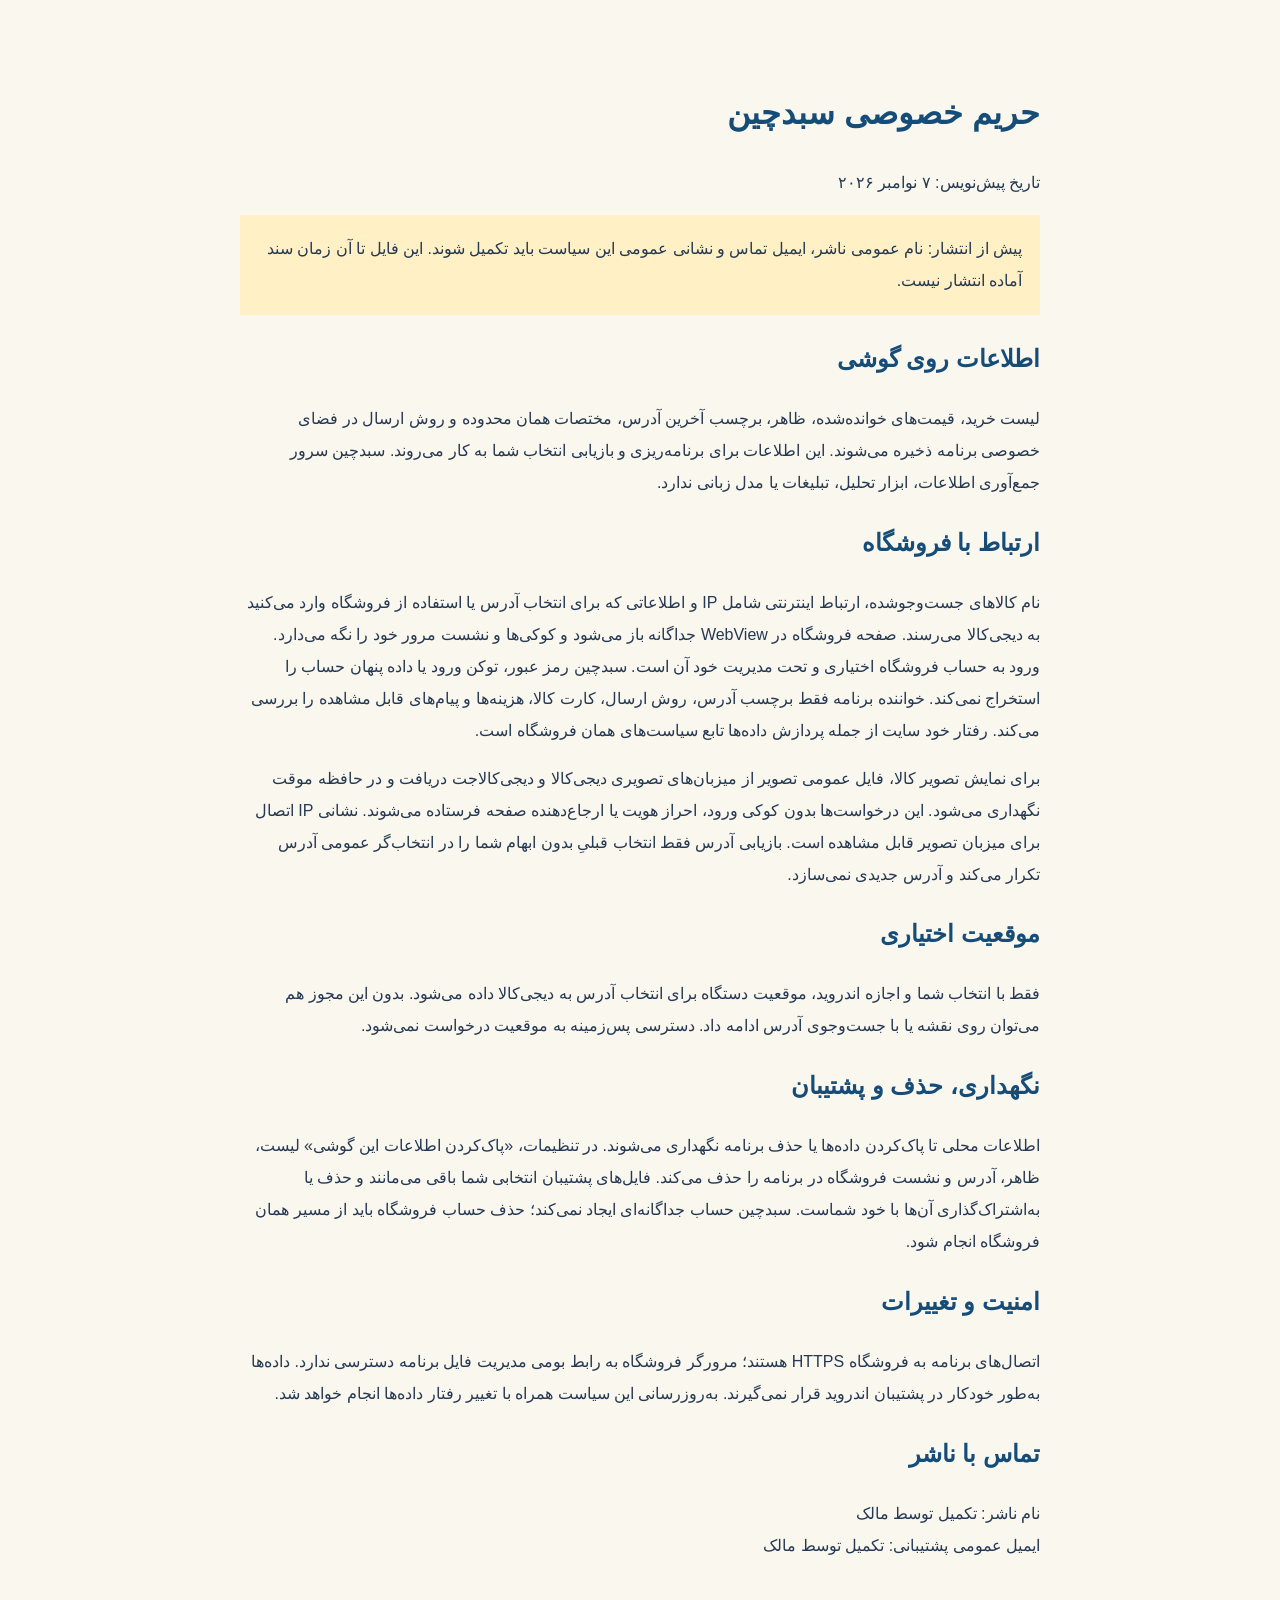
==== release/privacy-policy-fa.html @ e6a3f846 "Compare normalized unit prices, restore saved retailer addresses and redesign offer review" ====
<!doctype html><html lang="fa" dir="rtl"><meta charset="utf-8"><meta name="viewport" content="width=device-width, initial-scale=1"><title>حریم خصوصی سبدچین — پیش‌نویس انتشار</title><style>body{font:16px/2 Tahoma,sans-serif;max-width:800px;margin:40px auto;padding:20px;background:#faf7ef;color:#263952}h1,h2{color:#164c78}.pending{background:#fff0c5;padding:18px}a{color:#164c78}</style>
<h1>حریم خصوصی سبدچین</h1><p>تاریخ پیش‌نویس: ۷ نوامبر ۲۰۲۶</p><p class="pending">پیش از انتشار: نام عمومی ناشر، ایمیل تماس و نشانی عمومی این سیاست باید تکمیل شوند. این فایل تا آن زمان سند آماده انتشار نیست.</p>
<h2>اطلاعات روی گوشی</h2><p>لیست خرید، قیمت‌های خوانده‌شده، ظاهر، برچسب آخرین آدرس، مختصات همان محدوده و روش ارسال در فضای خصوصی برنامه ذخیره می‌شوند. این اطلاعات برای برنامه‌ریزی و بازیابی انتخاب شما به کار می‌روند. سبدچین سرور جمع‌آوری اطلاعات، ابزار تحلیل، تبلیغات یا مدل زبانی ندارد.</p>
<h2>ارتباط با فروشگاه</h2><p>نام کالاهای جست‌وجوشده، ارتباط اینترنتی شامل IP و اطلاعاتی که برای انتخاب آدرس یا استفاده از فروشگاه وارد می‌کنید به دیجی‌کالا می‌رسند. صفحه فروشگاه در WebView جداگانه باز می‌شود و کوکی‌ها و نشست مرور خود را نگه می‌دارد. ورود به حساب فروشگاه اختیاری و تحت مدیریت خود آن است. سبدچین رمز عبور، توکن ورود یا داده پنهان حساب را استخراج نمی‌کند. خواننده برنامه فقط برچسب آدرس، روش ارسال، کارت کالا، هزینه‌ها و پیام‌های قابل مشاهده را بررسی می‌کند. رفتار خود سایت از جمله پردازش داده‌ها تابع سیاست‌های همان فروشگاه است.</p>
<p>برای نمایش تصویر کالا، فایل عمومی تصویر از میزبان‌های تصویری دیجی‌کالا و دیجی‌کالاجت دریافت و در حافظه موقت نگهداری می‌شود. این درخواست‌ها بدون کوکی ورود، احراز هویت یا ارجاع‌دهنده صفحه فرستاده می‌شوند. نشانی IP اتصال برای میزبان تصویر قابل مشاهده است. بازیابی آدرس فقط انتخاب قبلیِ بدون ابهام شما را در انتخاب‌گر عمومی آدرس تکرار می‌کند و آدرس جدیدی نمی‌سازد.</p><h2>موقعیت اختیاری</h2><p>فقط با انتخاب شما و اجازه اندروید، موقعیت دستگاه برای انتخاب آدرس به دیجی‌کالا داده می‌شود. بدون این مجوز هم می‌توان روی نقشه یا با جست‌وجوی آدرس ادامه داد. دسترسی پس‌زمینه به موقعیت درخواست نمی‌شود.</p>
<h2>نگهداری، حذف و پشتیبان</h2><p>اطلاعات محلی تا پاک‌کردن داده‌ها یا حذف برنامه نگهداری می‌شوند. در تنظیمات، «پاک‌کردن اطلاعات این گوشی» لیست، ظاهر، آدرس و نشست فروشگاه در برنامه را حذف می‌کند. فایل‌های پشتیبان انتخابی شما باقی می‌مانند و حذف یا به‌اشتراک‌گذاری آن‌ها با خود شماست. سبدچین حساب جداگانه‌ای ایجاد نمی‌کند؛ حذف حساب فروشگاه باید از مسیر همان فروشگاه انجام شود.</p>
<h2>امنیت و تغییرات</h2><p>اتصال‌های برنامه به فروشگاه HTTPS هستند؛ مرورگر فروشگاه به رابط بومی مدیریت فایل برنامه دسترسی ندارد. داده‌ها به‌طور خودکار در پشتیبان اندروید قرار نمی‌گیرند. به‌روزرسانی این سیاست همراه با تغییر رفتار داده‌ها انجام خواهد شد.</p>
<h2>تماس با ناشر</h2><p>نام ناشر: تکمیل توسط مالک<br>ایمیل عمومی پشتیبانی: تکمیل توسط مالک</p></html>
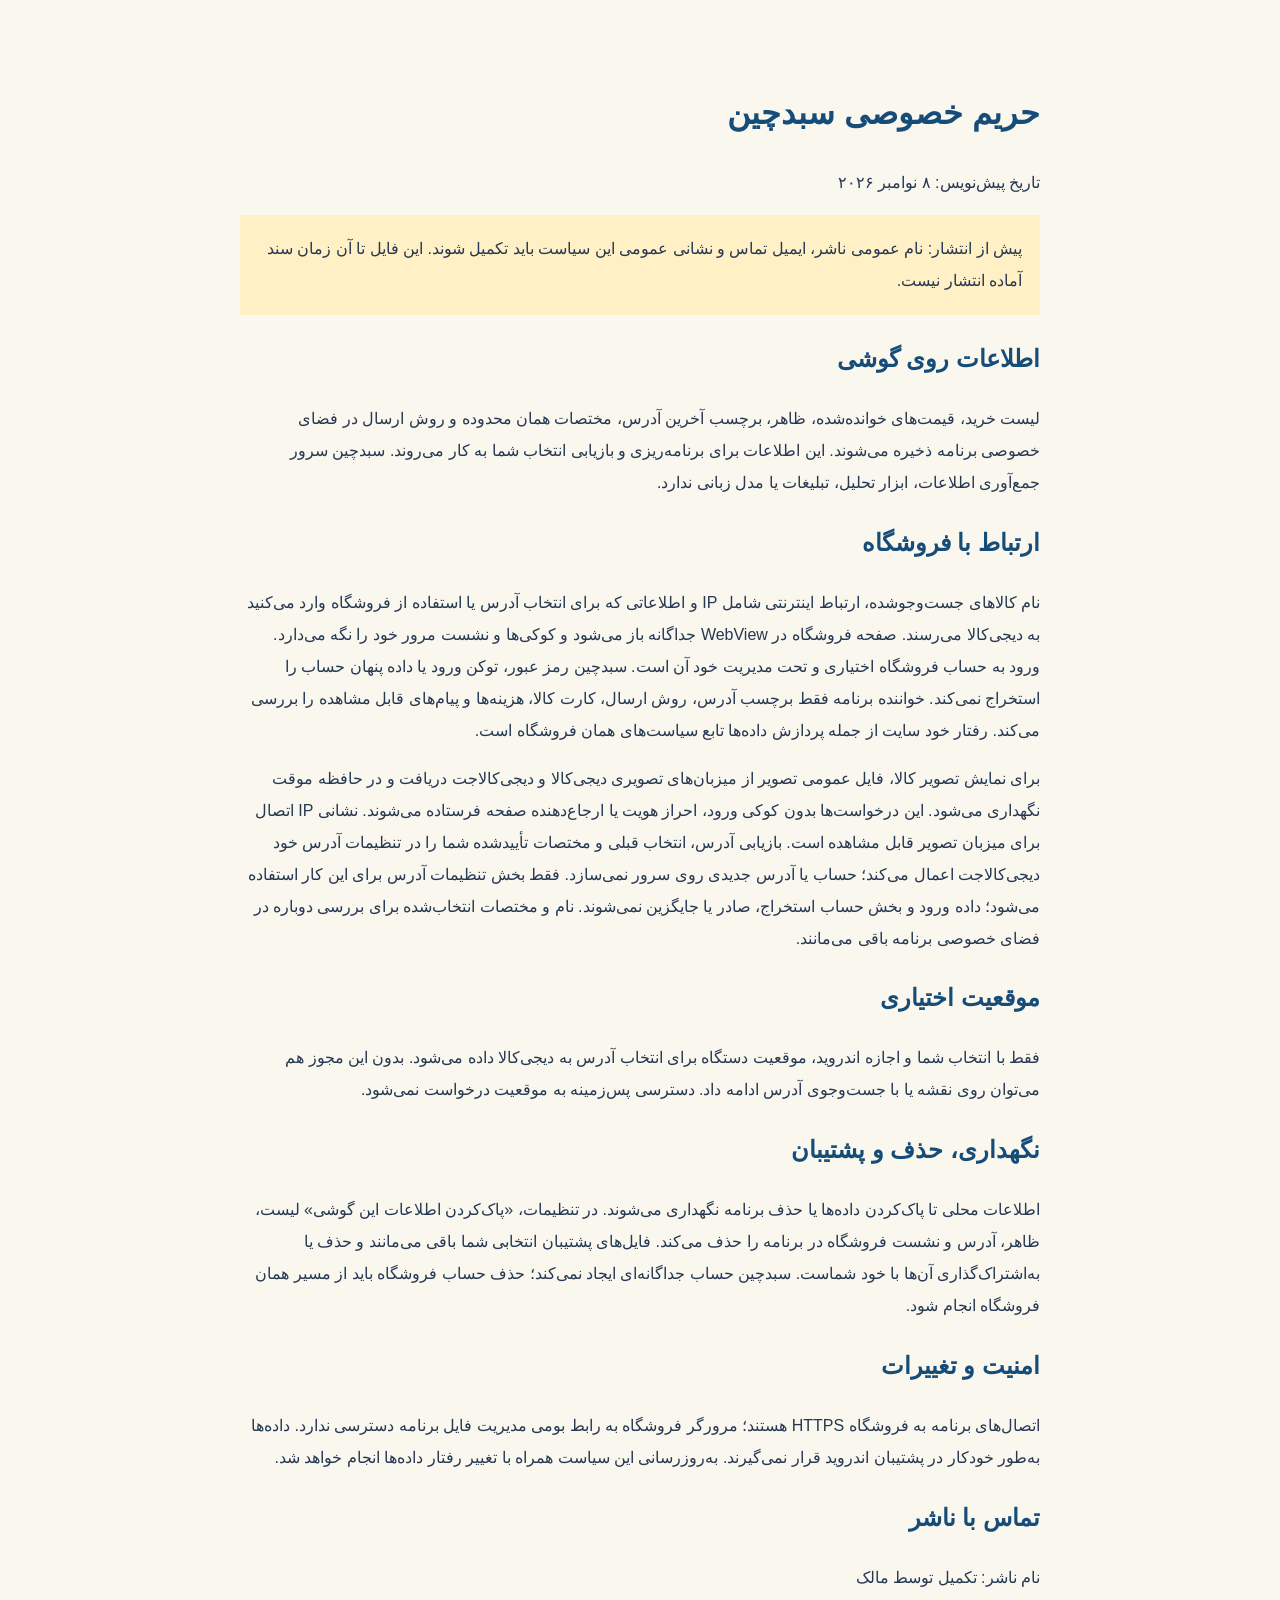
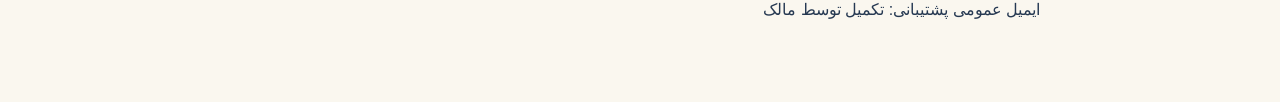
==== commit 01ebc94c: "Move automatic shopping to Digikala Jet with merchant expansion, startup address restoration and ani" ====
--- a/release/privacy-policy-fa.html
+++ b/release/privacy-policy-fa.html
@@ -1,8 +1,8 @@
 <!doctype html><html lang="fa" dir="rtl"><meta charset="utf-8"><meta name="viewport" content="width=device-width, initial-scale=1"><title>حریم خصوصی سبدچین — پیش‌نویس انتشار</title><style>body{font:16px/2 Tahoma,sans-serif;max-width:800px;margin:40px auto;padding:20px;background:#faf7ef;color:#263952}h1,h2{color:#164c78}.pending{background:#fff0c5;padding:18px}a{color:#164c78}</style>
-<h1>حریم خصوصی سبدچین</h1><p>تاریخ پیش‌نویس: ۷ نوامبر ۲۰۲۶</p><p class="pending">پیش از انتشار: نام عمومی ناشر، ایمیل تماس و نشانی عمومی این سیاست باید تکمیل شوند. این فایل تا آن زمان سند آماده انتشار نیست.</p>
+<h1>حریم خصوصی سبدچین</h1><p>تاریخ پیش‌نویس: ۸ نوامبر ۲۰۲۶</p><p class="pending">پیش از انتشار: نام عمومی ناشر، ایمیل تماس و نشانی عمومی این سیاست باید تکمیل شوند. این فایل تا آن زمان سند آماده انتشار نیست.</p>
 <h2>اطلاعات روی گوشی</h2><p>لیست خرید، قیمت‌های خوانده‌شده، ظاهر، برچسب آخرین آدرس، مختصات همان محدوده و روش ارسال در فضای خصوصی برنامه ذخیره می‌شوند. این اطلاعات برای برنامه‌ریزی و بازیابی انتخاب شما به کار می‌روند. سبدچین سرور جمع‌آوری اطلاعات، ابزار تحلیل، تبلیغات یا مدل زبانی ندارد.</p>
 <h2>ارتباط با فروشگاه</h2><p>نام کالاهای جست‌وجوشده، ارتباط اینترنتی شامل IP و اطلاعاتی که برای انتخاب آدرس یا استفاده از فروشگاه وارد می‌کنید به دیجی‌کالا می‌رسند. صفحه فروشگاه در WebView جداگانه باز می‌شود و کوکی‌ها و نشست مرور خود را نگه می‌دارد. ورود به حساب فروشگاه اختیاری و تحت مدیریت خود آن است. سبدچین رمز عبور، توکن ورود یا داده پنهان حساب را استخراج نمی‌کند. خواننده برنامه فقط برچسب آدرس، روش ارسال، کارت کالا، هزینه‌ها و پیام‌های قابل مشاهده را بررسی می‌کند. رفتار خود سایت از جمله پردازش داده‌ها تابع سیاست‌های همان فروشگاه است.</p>
-<p>برای نمایش تصویر کالا، فایل عمومی تصویر از میزبان‌های تصویری دیجی‌کالا و دیجی‌کالاجت دریافت و در حافظه موقت نگهداری می‌شود. این درخواست‌ها بدون کوکی ورود، احراز هویت یا ارجاع‌دهنده صفحه فرستاده می‌شوند. نشانی IP اتصال برای میزبان تصویر قابل مشاهده است. بازیابی آدرس فقط انتخاب قبلیِ بدون ابهام شما را در انتخاب‌گر عمومی آدرس تکرار می‌کند و آدرس جدیدی نمی‌سازد.</p><h2>موقعیت اختیاری</h2><p>فقط با انتخاب شما و اجازه اندروید، موقعیت دستگاه برای انتخاب آدرس به دیجی‌کالا داده می‌شود. بدون این مجوز هم می‌توان روی نقشه یا با جست‌وجوی آدرس ادامه داد. دسترسی پس‌زمینه به موقعیت درخواست نمی‌شود.</p>
+<p>برای نمایش تصویر کالا، فایل عمومی تصویر از میزبان‌های تصویری دیجی‌کالا و دیجی‌کالاجت دریافت و در حافظه موقت نگهداری می‌شود. این درخواست‌ها بدون کوکی ورود، احراز هویت یا ارجاع‌دهنده صفحه فرستاده می‌شوند. نشانی IP اتصال برای میزبان تصویر قابل مشاهده است. بازیابی آدرس، انتخاب قبلی و مختصات تأییدشده شما را در تنظیمات آدرس خود دیجی‌کالاجت اعمال می‌کند؛ حساب یا آدرس جدیدی روی سرور نمی‌سازد. فقط بخش تنظیمات آدرس برای این کار استفاده می‌شود؛ داده ورود و بخش حساب استخراج، صادر یا جایگزین نمی‌شوند. نام و مختصات انتخاب‌شده برای بررسی دوباره در فضای خصوصی برنامه باقی می‌مانند.</p><h2>موقعیت اختیاری</h2><p>فقط با انتخاب شما و اجازه اندروید، موقعیت دستگاه برای انتخاب آدرس به دیجی‌کالا داده می‌شود. بدون این مجوز هم می‌توان روی نقشه یا با جست‌وجوی آدرس ادامه داد. دسترسی پس‌زمینه به موقعیت درخواست نمی‌شود.</p>
 <h2>نگهداری، حذف و پشتیبان</h2><p>اطلاعات محلی تا پاک‌کردن داده‌ها یا حذف برنامه نگهداری می‌شوند. در تنظیمات، «پاک‌کردن اطلاعات این گوشی» لیست، ظاهر، آدرس و نشست فروشگاه در برنامه را حذف می‌کند. فایل‌های پشتیبان انتخابی شما باقی می‌مانند و حذف یا به‌اشتراک‌گذاری آن‌ها با خود شماست. سبدچین حساب جداگانه‌ای ایجاد نمی‌کند؛ حذف حساب فروشگاه باید از مسیر همان فروشگاه انجام شود.</p>
 <h2>امنیت و تغییرات</h2><p>اتصال‌های برنامه به فروشگاه HTTPS هستند؛ مرورگر فروشگاه به رابط بومی مدیریت فایل برنامه دسترسی ندارد. داده‌ها به‌طور خودکار در پشتیبان اندروید قرار نمی‌گیرند. به‌روزرسانی این سیاست همراه با تغییر رفتار داده‌ها انجام خواهد شد.</p>
 <h2>تماس با ناشر</h2><p>نام ناشر: تکمیل توسط مالک<br>ایمیل عمومی پشتیبانی: تکمیل توسط مالک</p></html>
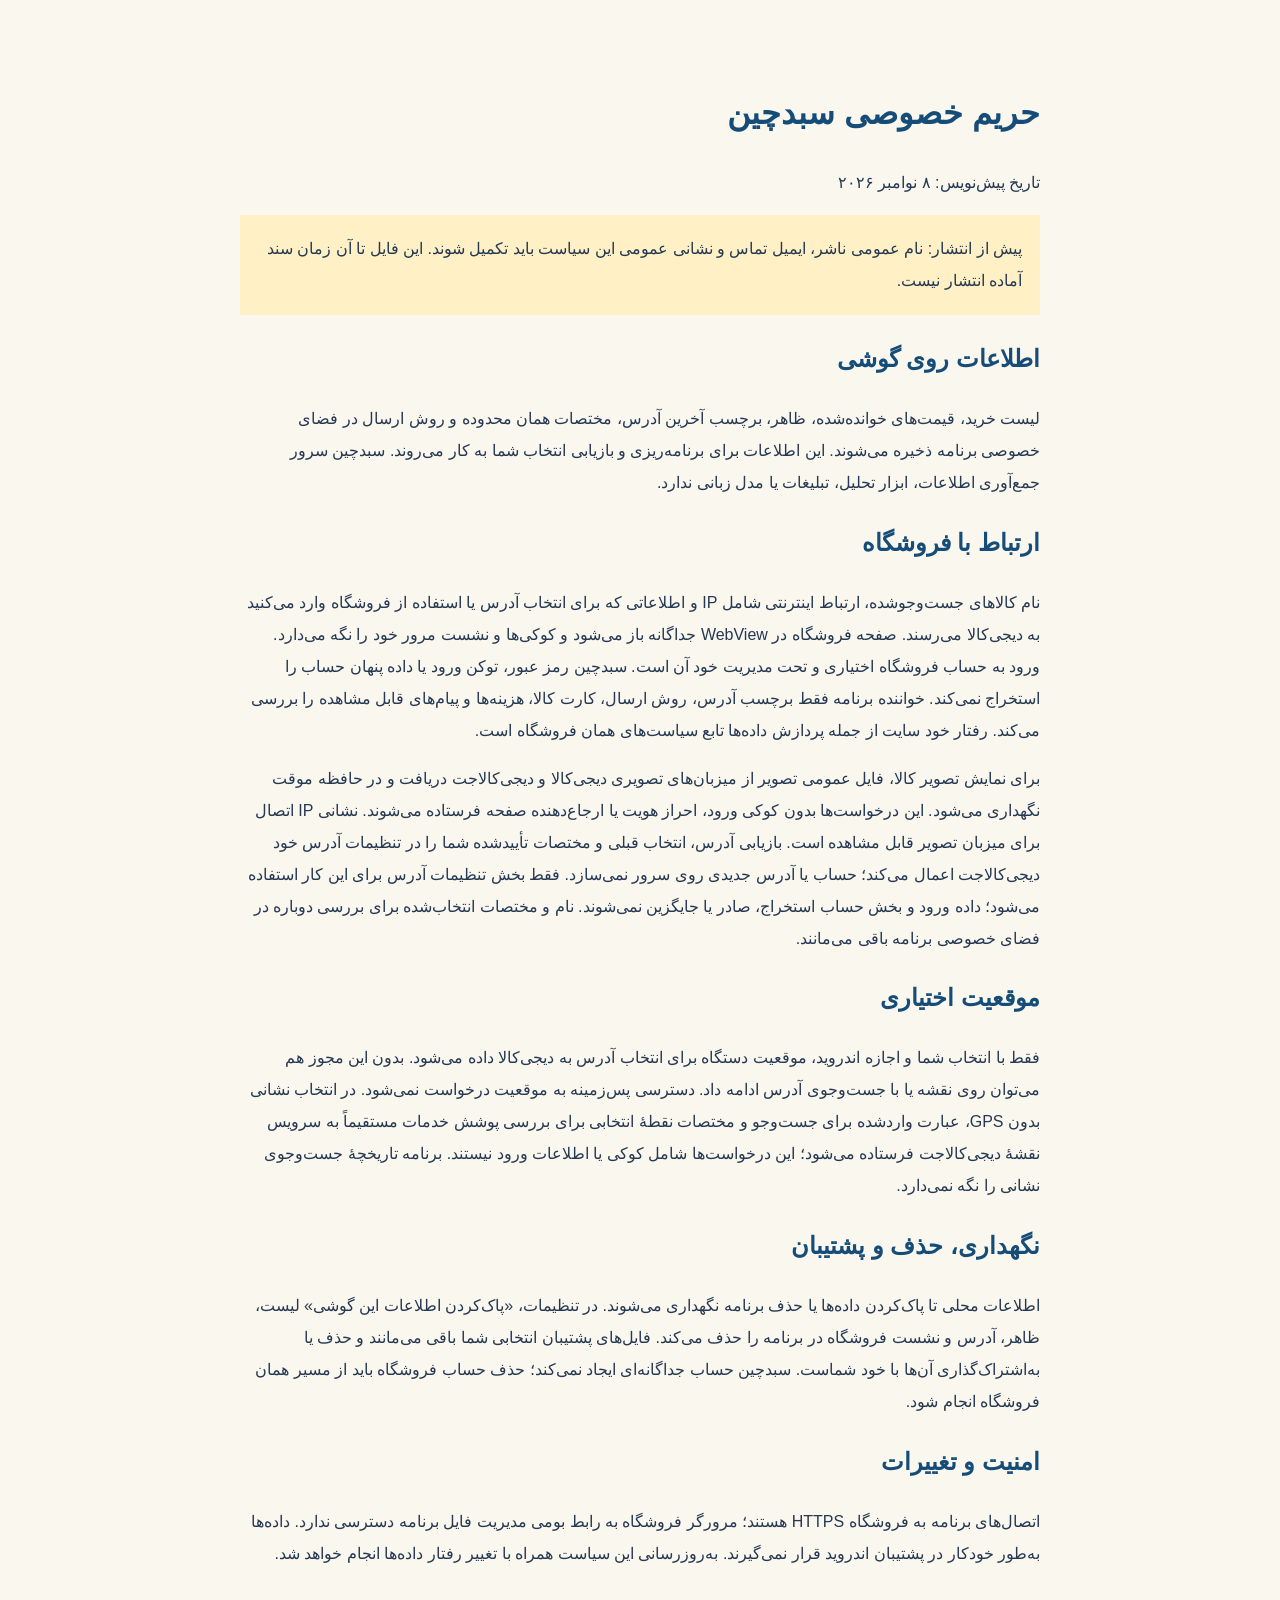
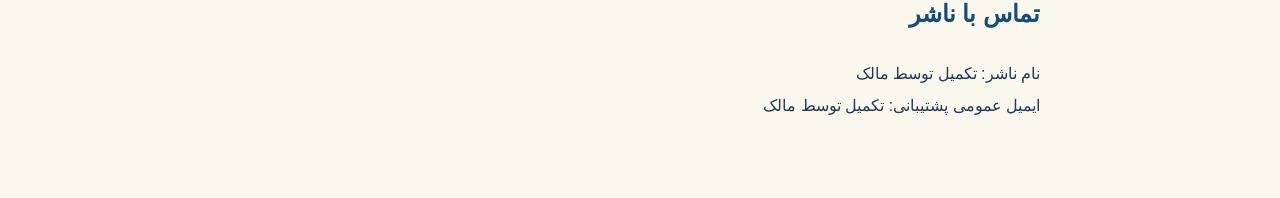
==== commit 90dbdbd5: "Add GPS-free Jet address selection and recover closed map navigation" ====
--- a/release/privacy-policy-fa.html
+++ b/release/privacy-policy-fa.html
@@ -2,7 +2,7 @@
 <h1>حریم خصوصی سبدچین</h1><p>تاریخ پیش‌نویس: ۸ نوامبر ۲۰۲۶</p><p class="pending">پیش از انتشار: نام عمومی ناشر، ایمیل تماس و نشانی عمومی این سیاست باید تکمیل شوند. این فایل تا آن زمان سند آماده انتشار نیست.</p>
 <h2>اطلاعات روی گوشی</h2><p>لیست خرید، قیمت‌های خوانده‌شده، ظاهر، برچسب آخرین آدرس، مختصات همان محدوده و روش ارسال در فضای خصوصی برنامه ذخیره می‌شوند. این اطلاعات برای برنامه‌ریزی و بازیابی انتخاب شما به کار می‌روند. سبدچین سرور جمع‌آوری اطلاعات، ابزار تحلیل، تبلیغات یا مدل زبانی ندارد.</p>
 <h2>ارتباط با فروشگاه</h2><p>نام کالاهای جست‌وجوشده، ارتباط اینترنتی شامل IP و اطلاعاتی که برای انتخاب آدرس یا استفاده از فروشگاه وارد می‌کنید به دیجی‌کالا می‌رسند. صفحه فروشگاه در WebView جداگانه باز می‌شود و کوکی‌ها و نشست مرور خود را نگه می‌دارد. ورود به حساب فروشگاه اختیاری و تحت مدیریت خود آن است. سبدچین رمز عبور، توکن ورود یا داده پنهان حساب را استخراج نمی‌کند. خواننده برنامه فقط برچسب آدرس، روش ارسال، کارت کالا، هزینه‌ها و پیام‌های قابل مشاهده را بررسی می‌کند. رفتار خود سایت از جمله پردازش داده‌ها تابع سیاست‌های همان فروشگاه است.</p>
-<p>برای نمایش تصویر کالا، فایل عمومی تصویر از میزبان‌های تصویری دیجی‌کالا و دیجی‌کالاجت دریافت و در حافظه موقت نگهداری می‌شود. این درخواست‌ها بدون کوکی ورود، احراز هویت یا ارجاع‌دهنده صفحه فرستاده می‌شوند. نشانی IP اتصال برای میزبان تصویر قابل مشاهده است. بازیابی آدرس، انتخاب قبلی و مختصات تأییدشده شما را در تنظیمات آدرس خود دیجی‌کالاجت اعمال می‌کند؛ حساب یا آدرس جدیدی روی سرور نمی‌سازد. فقط بخش تنظیمات آدرس برای این کار استفاده می‌شود؛ داده ورود و بخش حساب استخراج، صادر یا جایگزین نمی‌شوند. نام و مختصات انتخاب‌شده برای بررسی دوباره در فضای خصوصی برنامه باقی می‌مانند.</p><h2>موقعیت اختیاری</h2><p>فقط با انتخاب شما و اجازه اندروید، موقعیت دستگاه برای انتخاب آدرس به دیجی‌کالا داده می‌شود. بدون این مجوز هم می‌توان روی نقشه یا با جست‌وجوی آدرس ادامه داد. دسترسی پس‌زمینه به موقعیت درخواست نمی‌شود.</p>
+<p>برای نمایش تصویر کالا، فایل عمومی تصویر از میزبان‌های تصویری دیجی‌کالا و دیجی‌کالاجت دریافت و در حافظه موقت نگهداری می‌شود. این درخواست‌ها بدون کوکی ورود، احراز هویت یا ارجاع‌دهنده صفحه فرستاده می‌شوند. نشانی IP اتصال برای میزبان تصویر قابل مشاهده است. بازیابی آدرس، انتخاب قبلی و مختصات تأییدشده شما را در تنظیمات آدرس خود دیجی‌کالاجت اعمال می‌کند؛ حساب یا آدرس جدیدی روی سرور نمی‌سازد. فقط بخش تنظیمات آدرس برای این کار استفاده می‌شود؛ داده ورود و بخش حساب استخراج، صادر یا جایگزین نمی‌شوند. نام و مختصات انتخاب‌شده برای بررسی دوباره در فضای خصوصی برنامه باقی می‌مانند.</p><h2>موقعیت اختیاری</h2><p>فقط با انتخاب شما و اجازه اندروید، موقعیت دستگاه برای انتخاب آدرس به دیجی‌کالا داده می‌شود. بدون این مجوز هم می‌توان روی نقشه یا با جست‌وجوی آدرس ادامه داد. دسترسی پس‌زمینه به موقعیت درخواست نمی‌شود. در انتخاب نشانی بدون GPS، عبارت واردشده برای جست‌وجو و مختصات نقطهٔ انتخابی برای بررسی پوشش خدمات مستقیماً به سرویس نقشهٔ دیجی‌کالاجت فرستاده می‌شود؛ این درخواست‌ها شامل کوکی یا اطلاعات ورود نیستند. برنامه تاریخچهٔ جست‌وجوی نشانی را نگه نمی‌دارد.</p>
 <h2>نگهداری، حذف و پشتیبان</h2><p>اطلاعات محلی تا پاک‌کردن داده‌ها یا حذف برنامه نگهداری می‌شوند. در تنظیمات، «پاک‌کردن اطلاعات این گوشی» لیست، ظاهر، آدرس و نشست فروشگاه در برنامه را حذف می‌کند. فایل‌های پشتیبان انتخابی شما باقی می‌مانند و حذف یا به‌اشتراک‌گذاری آن‌ها با خود شماست. سبدچین حساب جداگانه‌ای ایجاد نمی‌کند؛ حذف حساب فروشگاه باید از مسیر همان فروشگاه انجام شود.</p>
 <h2>امنیت و تغییرات</h2><p>اتصال‌های برنامه به فروشگاه HTTPS هستند؛ مرورگر فروشگاه به رابط بومی مدیریت فایل برنامه دسترسی ندارد. داده‌ها به‌طور خودکار در پشتیبان اندروید قرار نمی‌گیرند. به‌روزرسانی این سیاست همراه با تغییر رفتار داده‌ها انجام خواهد شد.</p>
 <h2>تماس با ناشر</h2><p>نام ناشر: تکمیل توسط مالک<br>ایمیل عمومی پشتیبانی: تکمیل توسط مالک</p></html>
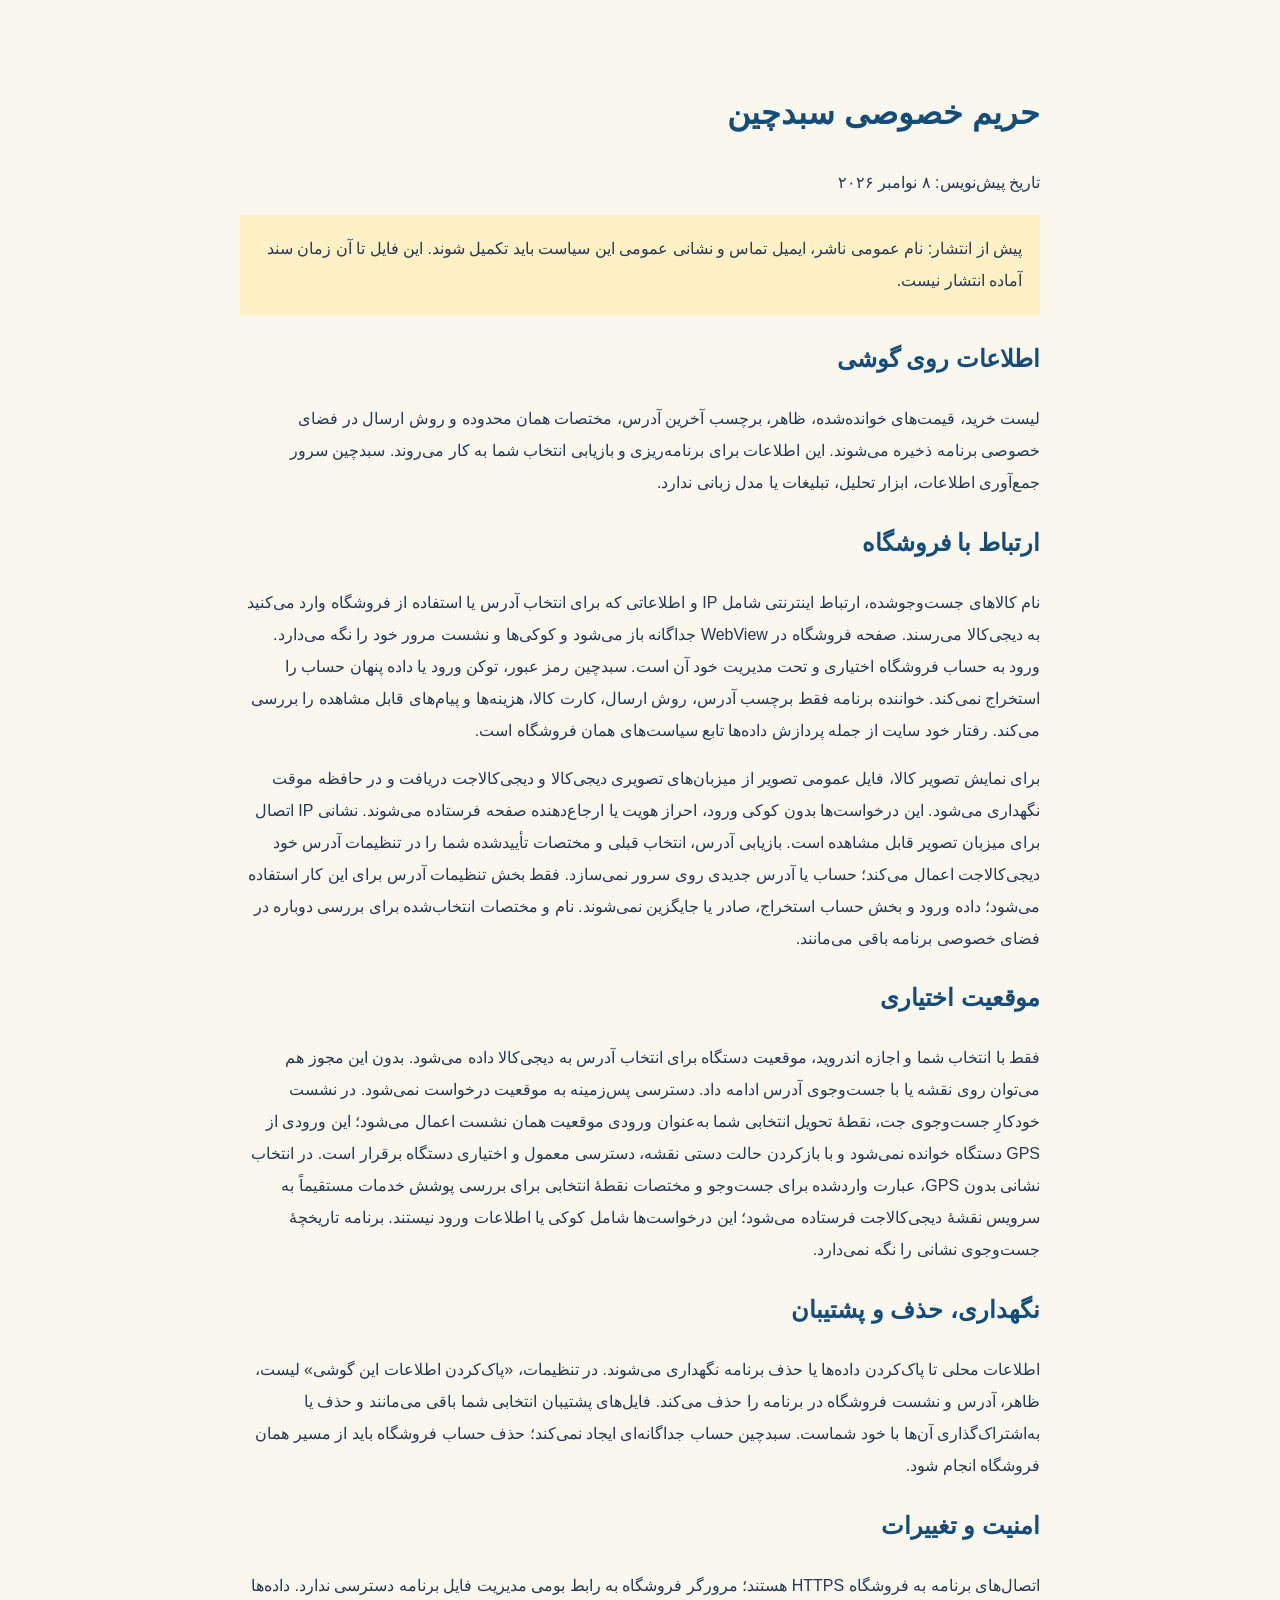
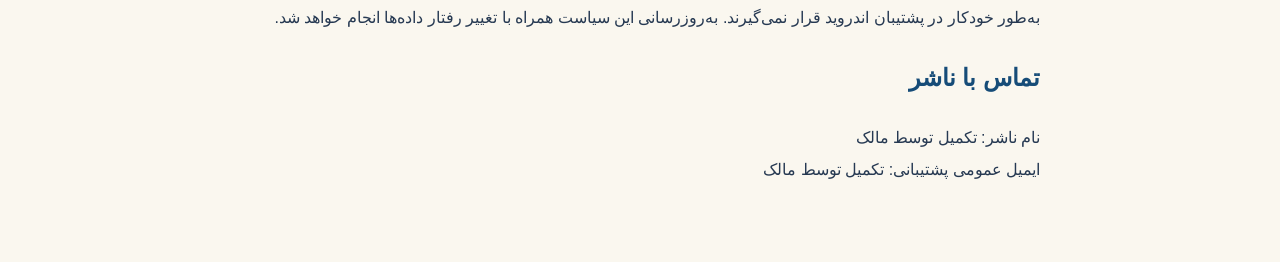
==== commit c6277fc0: "Supply the chosen delivery point to isolated guest contexts without reading device GPS" ====
--- a/release/privacy-policy-fa.html
+++ b/release/privacy-policy-fa.html
@@ -2,7 +2,7 @@
 <h1>حریم خصوصی سبدچین</h1><p>تاریخ پیش‌نویس: ۸ نوامبر ۲۰۲۶</p><p class="pending">پیش از انتشار: نام عمومی ناشر، ایمیل تماس و نشانی عمومی این سیاست باید تکمیل شوند. این فایل تا آن زمان سند آماده انتشار نیست.</p>
 <h2>اطلاعات روی گوشی</h2><p>لیست خرید، قیمت‌های خوانده‌شده، ظاهر، برچسب آخرین آدرس، مختصات همان محدوده و روش ارسال در فضای خصوصی برنامه ذخیره می‌شوند. این اطلاعات برای برنامه‌ریزی و بازیابی انتخاب شما به کار می‌روند. سبدچین سرور جمع‌آوری اطلاعات، ابزار تحلیل، تبلیغات یا مدل زبانی ندارد.</p>
 <h2>ارتباط با فروشگاه</h2><p>نام کالاهای جست‌وجوشده، ارتباط اینترنتی شامل IP و اطلاعاتی که برای انتخاب آدرس یا استفاده از فروشگاه وارد می‌کنید به دیجی‌کالا می‌رسند. صفحه فروشگاه در WebView جداگانه باز می‌شود و کوکی‌ها و نشست مرور خود را نگه می‌دارد. ورود به حساب فروشگاه اختیاری و تحت مدیریت خود آن است. سبدچین رمز عبور، توکن ورود یا داده پنهان حساب را استخراج نمی‌کند. خواننده برنامه فقط برچسب آدرس، روش ارسال، کارت کالا، هزینه‌ها و پیام‌های قابل مشاهده را بررسی می‌کند. رفتار خود سایت از جمله پردازش داده‌ها تابع سیاست‌های همان فروشگاه است.</p>
-<p>برای نمایش تصویر کالا، فایل عمومی تصویر از میزبان‌های تصویری دیجی‌کالا و دیجی‌کالاجت دریافت و در حافظه موقت نگهداری می‌شود. این درخواست‌ها بدون کوکی ورود، احراز هویت یا ارجاع‌دهنده صفحه فرستاده می‌شوند. نشانی IP اتصال برای میزبان تصویر قابل مشاهده است. بازیابی آدرس، انتخاب قبلی و مختصات تأییدشده شما را در تنظیمات آدرس خود دیجی‌کالاجت اعمال می‌کند؛ حساب یا آدرس جدیدی روی سرور نمی‌سازد. فقط بخش تنظیمات آدرس برای این کار استفاده می‌شود؛ داده ورود و بخش حساب استخراج، صادر یا جایگزین نمی‌شوند. نام و مختصات انتخاب‌شده برای بررسی دوباره در فضای خصوصی برنامه باقی می‌مانند.</p><h2>موقعیت اختیاری</h2><p>فقط با انتخاب شما و اجازه اندروید، موقعیت دستگاه برای انتخاب آدرس به دیجی‌کالا داده می‌شود. بدون این مجوز هم می‌توان روی نقشه یا با جست‌وجوی آدرس ادامه داد. دسترسی پس‌زمینه به موقعیت درخواست نمی‌شود. در انتخاب نشانی بدون GPS، عبارت واردشده برای جست‌وجو و مختصات نقطهٔ انتخابی برای بررسی پوشش خدمات مستقیماً به سرویس نقشهٔ دیجی‌کالاجت فرستاده می‌شود؛ این درخواست‌ها شامل کوکی یا اطلاعات ورود نیستند. برنامه تاریخچهٔ جست‌وجوی نشانی را نگه نمی‌دارد.</p>
+<p>برای نمایش تصویر کالا، فایل عمومی تصویر از میزبان‌های تصویری دیجی‌کالا و دیجی‌کالاجت دریافت و در حافظه موقت نگهداری می‌شود. این درخواست‌ها بدون کوکی ورود، احراز هویت یا ارجاع‌دهنده صفحه فرستاده می‌شوند. نشانی IP اتصال برای میزبان تصویر قابل مشاهده است. بازیابی آدرس، انتخاب قبلی و مختصات تأییدشده شما را در تنظیمات آدرس خود دیجی‌کالاجت اعمال می‌کند؛ حساب یا آدرس جدیدی روی سرور نمی‌سازد. فقط بخش تنظیمات آدرس برای این کار استفاده می‌شود؛ داده ورود و بخش حساب استخراج، صادر یا جایگزین نمی‌شوند. نام و مختصات انتخاب‌شده برای بررسی دوباره در فضای خصوصی برنامه باقی می‌مانند.</p><h2>موقعیت اختیاری</h2><p>فقط با انتخاب شما و اجازه اندروید، موقعیت دستگاه برای انتخاب آدرس به دیجی‌کالا داده می‌شود. بدون این مجوز هم می‌توان روی نقشه یا با جست‌وجوی آدرس ادامه داد. دسترسی پس‌زمینه به موقعیت درخواست نمی‌شود. در نشست خودکارِ جست‌وجوی جت، نقطهٔ تحویل انتخابی شما به‌عنوان ورودی موقعیت همان نشست اعمال می‌شود؛ این ورودی از GPS دستگاه خوانده نمی‌شود و با بازکردن حالت دستی نقشه، دسترسی معمول و اختیاری دستگاه برقرار است. در انتخاب نشانی بدون GPS، عبارت واردشده برای جست‌وجو و مختصات نقطهٔ انتخابی برای بررسی پوشش خدمات مستقیماً به سرویس نقشهٔ دیجی‌کالاجت فرستاده می‌شود؛ این درخواست‌ها شامل کوکی یا اطلاعات ورود نیستند. برنامه تاریخچهٔ جست‌وجوی نشانی را نگه نمی‌دارد.</p>
 <h2>نگهداری، حذف و پشتیبان</h2><p>اطلاعات محلی تا پاک‌کردن داده‌ها یا حذف برنامه نگهداری می‌شوند. در تنظیمات، «پاک‌کردن اطلاعات این گوشی» لیست، ظاهر، آدرس و نشست فروشگاه در برنامه را حذف می‌کند. فایل‌های پشتیبان انتخابی شما باقی می‌مانند و حذف یا به‌اشتراک‌گذاری آن‌ها با خود شماست. سبدچین حساب جداگانه‌ای ایجاد نمی‌کند؛ حذف حساب فروشگاه باید از مسیر همان فروشگاه انجام شود.</p>
 <h2>امنیت و تغییرات</h2><p>اتصال‌های برنامه به فروشگاه HTTPS هستند؛ مرورگر فروشگاه به رابط بومی مدیریت فایل برنامه دسترسی ندارد. داده‌ها به‌طور خودکار در پشتیبان اندروید قرار نمی‌گیرند. به‌روزرسانی این سیاست همراه با تغییر رفتار داده‌ها انجام خواهد شد.</p>
 <h2>تماس با ناشر</h2><p>نام ناشر: تکمیل توسط مالک<br>ایمیل عمومی پشتیبانی: تکمیل توسط مالک</p></html>
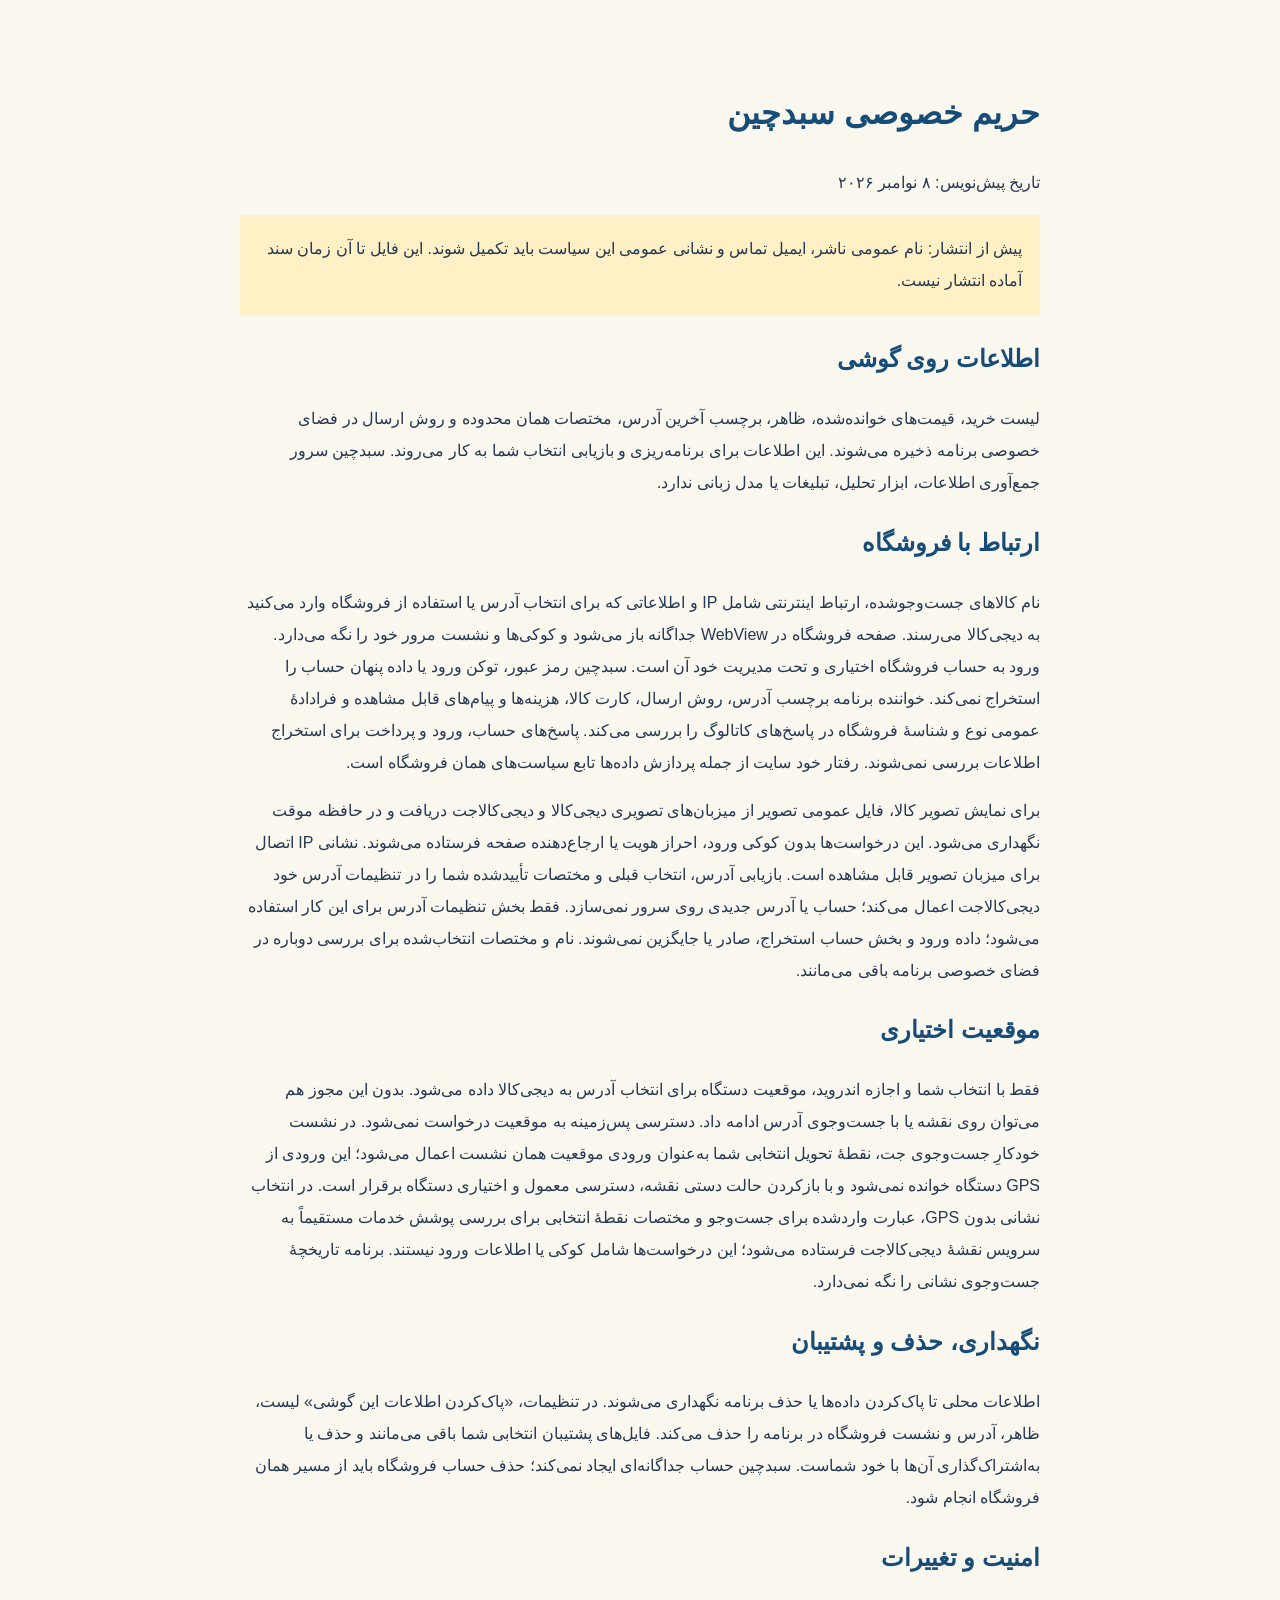
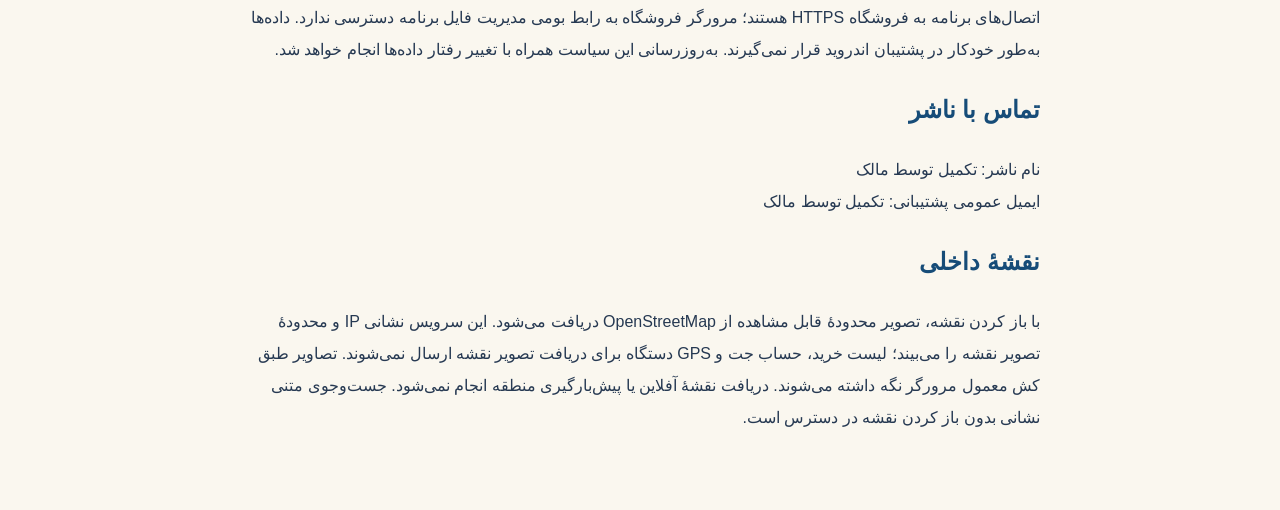
==== commit 63bca445: "Document map-provider data use and clear its native browser cache with private data" ====
--- a/release/privacy-policy-fa.html
+++ b/release/privacy-policy-fa.html
@@ -1,8 +1,8 @@
 <!doctype html><html lang="fa" dir="rtl"><meta charset="utf-8"><meta name="viewport" content="width=device-width, initial-scale=1"><title>حریم خصوصی سبدچین — پیش‌نویس انتشار</title><style>body{font:16px/2 Tahoma,sans-serif;max-width:800px;margin:40px auto;padding:20px;background:#faf7ef;color:#263952}h1,h2{color:#164c78}.pending{background:#fff0c5;padding:18px}a{color:#164c78}</style>
 <h1>حریم خصوصی سبدچین</h1><p>تاریخ پیش‌نویس: ۸ نوامبر ۲۰۲۶</p><p class="pending">پیش از انتشار: نام عمومی ناشر، ایمیل تماس و نشانی عمومی این سیاست باید تکمیل شوند. این فایل تا آن زمان سند آماده انتشار نیست.</p>
 <h2>اطلاعات روی گوشی</h2><p>لیست خرید، قیمت‌های خوانده‌شده، ظاهر، برچسب آخرین آدرس، مختصات همان محدوده و روش ارسال در فضای خصوصی برنامه ذخیره می‌شوند. این اطلاعات برای برنامه‌ریزی و بازیابی انتخاب شما به کار می‌روند. سبدچین سرور جمع‌آوری اطلاعات، ابزار تحلیل، تبلیغات یا مدل زبانی ندارد.</p>
-<h2>ارتباط با فروشگاه</h2><p>نام کالاهای جست‌وجوشده، ارتباط اینترنتی شامل IP و اطلاعاتی که برای انتخاب آدرس یا استفاده از فروشگاه وارد می‌کنید به دیجی‌کالا می‌رسند. صفحه فروشگاه در WebView جداگانه باز می‌شود و کوکی‌ها و نشست مرور خود را نگه می‌دارد. ورود به حساب فروشگاه اختیاری و تحت مدیریت خود آن است. سبدچین رمز عبور، توکن ورود یا داده پنهان حساب را استخراج نمی‌کند. خواننده برنامه فقط برچسب آدرس، روش ارسال، کارت کالا، هزینه‌ها و پیام‌های قابل مشاهده را بررسی می‌کند. رفتار خود سایت از جمله پردازش داده‌ها تابع سیاست‌های همان فروشگاه است.</p>
+<h2>ارتباط با فروشگاه</h2><p>نام کالاهای جست‌وجوشده، ارتباط اینترنتی شامل IP و اطلاعاتی که برای انتخاب آدرس یا استفاده از فروشگاه وارد می‌کنید به دیجی‌کالا می‌رسند. صفحه فروشگاه در WebView جداگانه باز می‌شود و کوکی‌ها و نشست مرور خود را نگه می‌دارد. ورود به حساب فروشگاه اختیاری و تحت مدیریت خود آن است. سبدچین رمز عبور، توکن ورود یا داده پنهان حساب را استخراج نمی‌کند. خواننده برنامه برچسب آدرس، روش ارسال، کارت کالا، هزینه‌ها و پیام‌های قابل مشاهده و فرادادهٔ عمومی نوع و شناسهٔ فروشگاه در پاسخ‌های کاتالوگ را بررسی می‌کند. پاسخ‌های حساب، ورود و پرداخت برای استخراج اطلاعات بررسی نمی‌شوند. رفتار خود سایت از جمله پردازش داده‌ها تابع سیاست‌های همان فروشگاه است.</p>
 <p>برای نمایش تصویر کالا، فایل عمومی تصویر از میزبان‌های تصویری دیجی‌کالا و دیجی‌کالاجت دریافت و در حافظه موقت نگهداری می‌شود. این درخواست‌ها بدون کوکی ورود، احراز هویت یا ارجاع‌دهنده صفحه فرستاده می‌شوند. نشانی IP اتصال برای میزبان تصویر قابل مشاهده است. بازیابی آدرس، انتخاب قبلی و مختصات تأییدشده شما را در تنظیمات آدرس خود دیجی‌کالاجت اعمال می‌کند؛ حساب یا آدرس جدیدی روی سرور نمی‌سازد. فقط بخش تنظیمات آدرس برای این کار استفاده می‌شود؛ داده ورود و بخش حساب استخراج، صادر یا جایگزین نمی‌شوند. نام و مختصات انتخاب‌شده برای بررسی دوباره در فضای خصوصی برنامه باقی می‌مانند.</p><h2>موقعیت اختیاری</h2><p>فقط با انتخاب شما و اجازه اندروید، موقعیت دستگاه برای انتخاب آدرس به دیجی‌کالا داده می‌شود. بدون این مجوز هم می‌توان روی نقشه یا با جست‌وجوی آدرس ادامه داد. دسترسی پس‌زمینه به موقعیت درخواست نمی‌شود. در نشست خودکارِ جست‌وجوی جت، نقطهٔ تحویل انتخابی شما به‌عنوان ورودی موقعیت همان نشست اعمال می‌شود؛ این ورودی از GPS دستگاه خوانده نمی‌شود و با بازکردن حالت دستی نقشه، دسترسی معمول و اختیاری دستگاه برقرار است. در انتخاب نشانی بدون GPS، عبارت واردشده برای جست‌وجو و مختصات نقطهٔ انتخابی برای بررسی پوشش خدمات مستقیماً به سرویس نقشهٔ دیجی‌کالاجت فرستاده می‌شود؛ این درخواست‌ها شامل کوکی یا اطلاعات ورود نیستند. برنامه تاریخچهٔ جست‌وجوی نشانی را نگه نمی‌دارد.</p>
 <h2>نگهداری، حذف و پشتیبان</h2><p>اطلاعات محلی تا پاک‌کردن داده‌ها یا حذف برنامه نگهداری می‌شوند. در تنظیمات، «پاک‌کردن اطلاعات این گوشی» لیست، ظاهر، آدرس و نشست فروشگاه در برنامه را حذف می‌کند. فایل‌های پشتیبان انتخابی شما باقی می‌مانند و حذف یا به‌اشتراک‌گذاری آن‌ها با خود شماست. سبدچین حساب جداگانه‌ای ایجاد نمی‌کند؛ حذف حساب فروشگاه باید از مسیر همان فروشگاه انجام شود.</p>
 <h2>امنیت و تغییرات</h2><p>اتصال‌های برنامه به فروشگاه HTTPS هستند؛ مرورگر فروشگاه به رابط بومی مدیریت فایل برنامه دسترسی ندارد. داده‌ها به‌طور خودکار در پشتیبان اندروید قرار نمی‌گیرند. به‌روزرسانی این سیاست همراه با تغییر رفتار داده‌ها انجام خواهد شد.</p>
-<h2>تماس با ناشر</h2><p>نام ناشر: تکمیل توسط مالک<br>ایمیل عمومی پشتیبانی: تکمیل توسط مالک</p></html>
+<h2>تماس با ناشر</h2><p>نام ناشر: تکمیل توسط مالک<br>ایمیل عمومی پشتیبانی: تکمیل توسط مالک</p><h2>نقشهٔ داخلی</h2><p>با باز کردن نقشه، تصویر محدودهٔ قابل مشاهده از OpenStreetMap دریافت می‌شود. این سرویس نشانی IP و محدودهٔ تصویر نقشه را می‌بیند؛ لیست خرید، حساب جت و GPS دستگاه برای دریافت تصویر نقشه ارسال نمی‌شوند. تصاویر طبق کش معمول مرورگر نگه داشته می‌شوند. دریافت نقشهٔ آفلاین یا پیش‌بارگیری منطقه انجام نمی‌شود. جست‌وجوی متنی نشانی بدون باز کردن نقشه در دسترس است.</p></html>
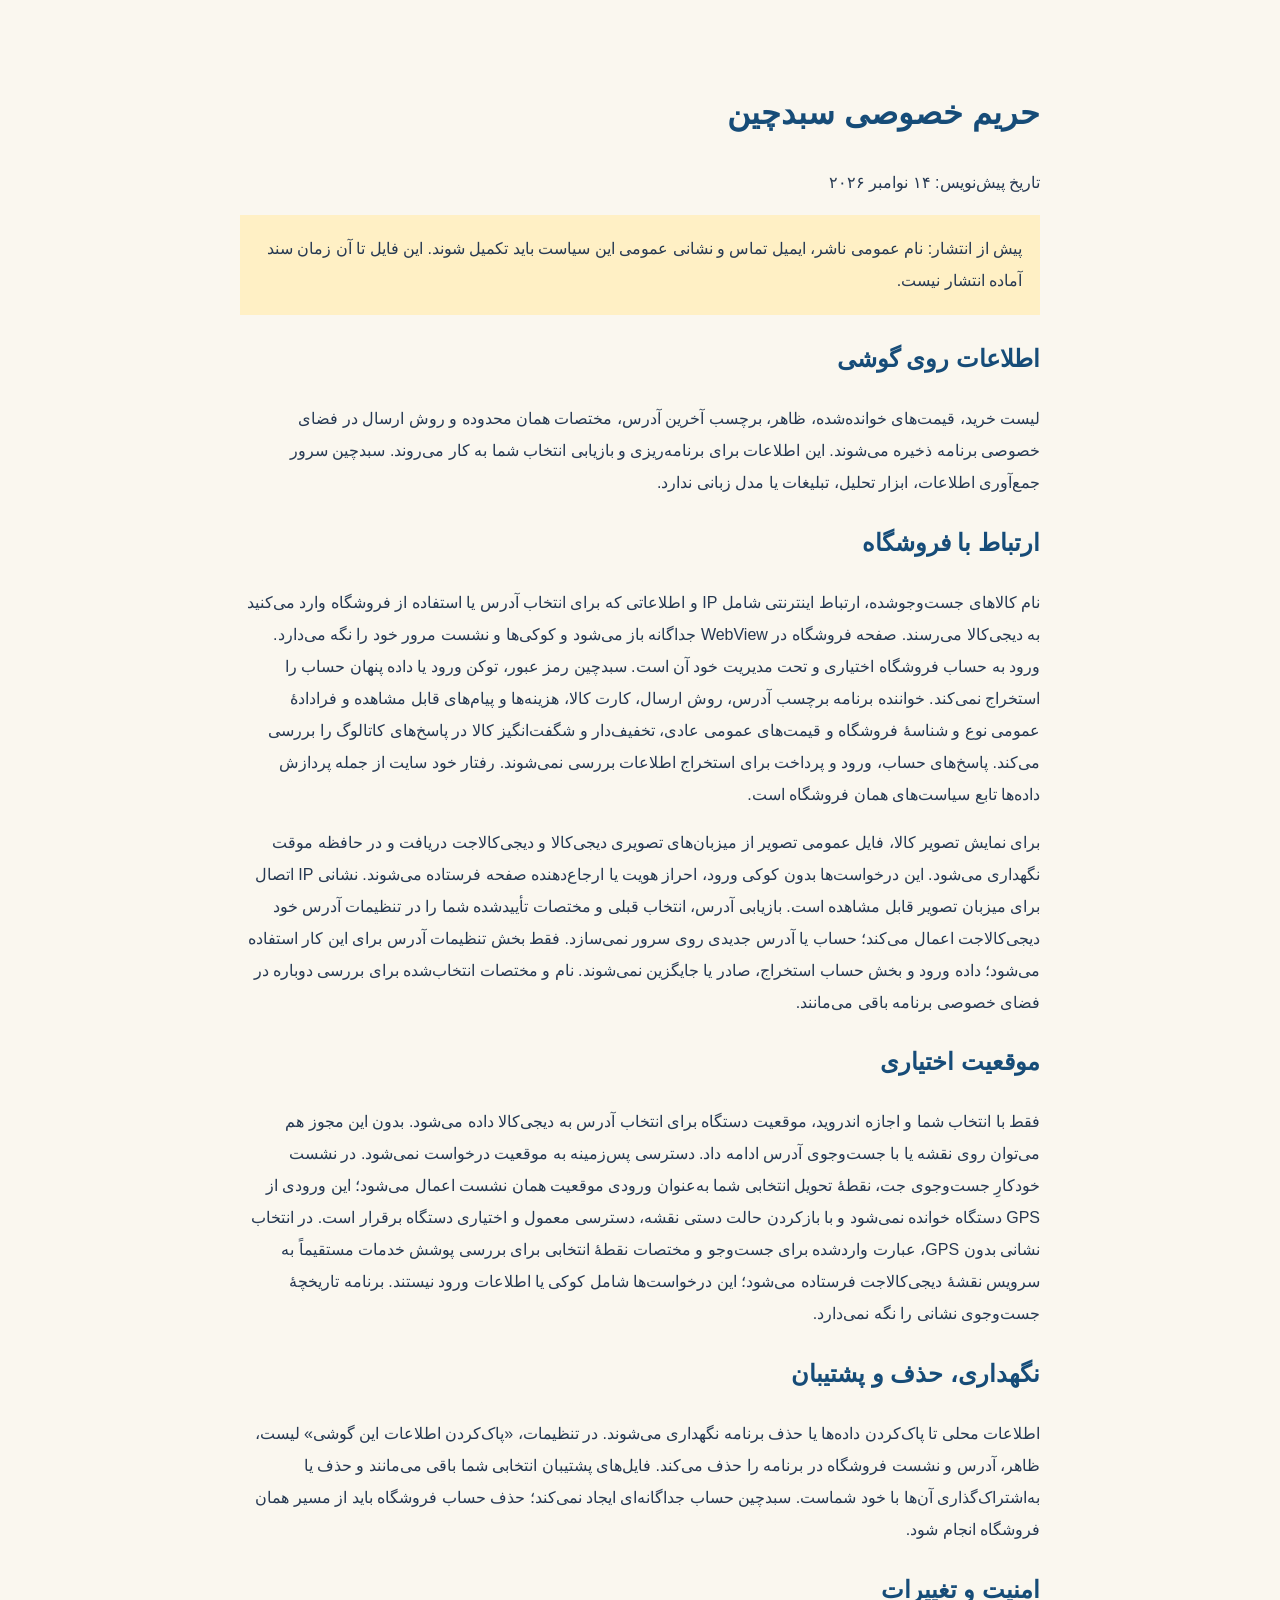
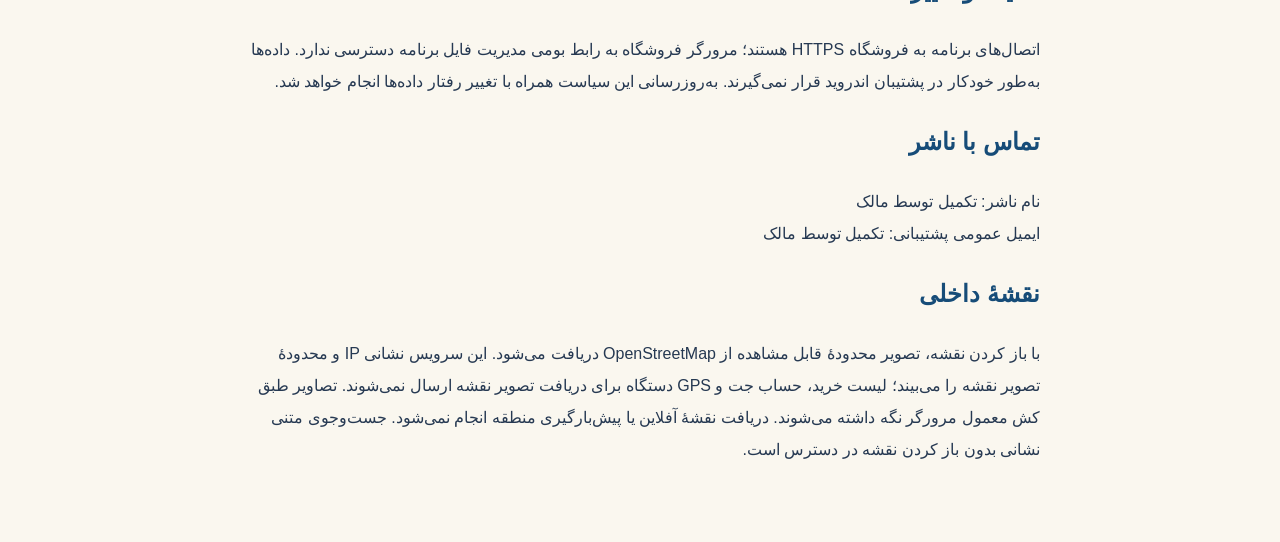
==== commit dd48168e: "Report observed public post-amazing price coverage and update catalogue privacy disclosure" ====
--- a/release/privacy-policy-fa.html
+++ b/release/privacy-policy-fa.html
@@ -1,7 +1,7 @@
 <!doctype html><html lang="fa" dir="rtl"><meta charset="utf-8"><meta name="viewport" content="width=device-width, initial-scale=1"><title>حریم خصوصی سبدچین — پیش‌نویس انتشار</title><style>body{font:16px/2 Tahoma,sans-serif;max-width:800px;margin:40px auto;padding:20px;background:#faf7ef;color:#263952}h1,h2{color:#164c78}.pending{background:#fff0c5;padding:18px}a{color:#164c78}</style>
-<h1>حریم خصوصی سبدچین</h1><p>تاریخ پیش‌نویس: ۸ نوامبر ۲۰۲۶</p><p class="pending">پیش از انتشار: نام عمومی ناشر، ایمیل تماس و نشانی عمومی این سیاست باید تکمیل شوند. این فایل تا آن زمان سند آماده انتشار نیست.</p>
+<h1>حریم خصوصی سبدچین</h1><p>تاریخ پیش‌نویس: ۱۴ نوامبر ۲۰۲۶</p><p class="pending">پیش از انتشار: نام عمومی ناشر، ایمیل تماس و نشانی عمومی این سیاست باید تکمیل شوند. این فایل تا آن زمان سند آماده انتشار نیست.</p>
 <h2>اطلاعات روی گوشی</h2><p>لیست خرید، قیمت‌های خوانده‌شده، ظاهر، برچسب آخرین آدرس، مختصات همان محدوده و روش ارسال در فضای خصوصی برنامه ذخیره می‌شوند. این اطلاعات برای برنامه‌ریزی و بازیابی انتخاب شما به کار می‌روند. سبدچین سرور جمع‌آوری اطلاعات، ابزار تحلیل، تبلیغات یا مدل زبانی ندارد.</p>
-<h2>ارتباط با فروشگاه</h2><p>نام کالاهای جست‌وجوشده، ارتباط اینترنتی شامل IP و اطلاعاتی که برای انتخاب آدرس یا استفاده از فروشگاه وارد می‌کنید به دیجی‌کالا می‌رسند. صفحه فروشگاه در WebView جداگانه باز می‌شود و کوکی‌ها و نشست مرور خود را نگه می‌دارد. ورود به حساب فروشگاه اختیاری و تحت مدیریت خود آن است. سبدچین رمز عبور، توکن ورود یا داده پنهان حساب را استخراج نمی‌کند. خواننده برنامه برچسب آدرس، روش ارسال، کارت کالا، هزینه‌ها و پیام‌های قابل مشاهده و فرادادهٔ عمومی نوع و شناسهٔ فروشگاه در پاسخ‌های کاتالوگ را بررسی می‌کند. پاسخ‌های حساب، ورود و پرداخت برای استخراج اطلاعات بررسی نمی‌شوند. رفتار خود سایت از جمله پردازش داده‌ها تابع سیاست‌های همان فروشگاه است.</p>
+<h2>ارتباط با فروشگاه</h2><p>نام کالاهای جست‌وجوشده، ارتباط اینترنتی شامل IP و اطلاعاتی که برای انتخاب آدرس یا استفاده از فروشگاه وارد می‌کنید به دیجی‌کالا می‌رسند. صفحه فروشگاه در WebView جداگانه باز می‌شود و کوکی‌ها و نشست مرور خود را نگه می‌دارد. ورود به حساب فروشگاه اختیاری و تحت مدیریت خود آن است. سبدچین رمز عبور، توکن ورود یا داده پنهان حساب را استخراج نمی‌کند. خواننده برنامه برچسب آدرس، روش ارسال، کارت کالا، هزینه‌ها و پیام‌های قابل مشاهده و فرادادهٔ عمومی نوع و شناسهٔ فروشگاه و قیمت‌های عمومی عادی، تخفیف‌دار و شگفت‌انگیز کالا در پاسخ‌های کاتالوگ را بررسی می‌کند. پاسخ‌های حساب، ورود و پرداخت برای استخراج اطلاعات بررسی نمی‌شوند. رفتار خود سایت از جمله پردازش داده‌ها تابع سیاست‌های همان فروشگاه است.</p>
 <p>برای نمایش تصویر کالا، فایل عمومی تصویر از میزبان‌های تصویری دیجی‌کالا و دیجی‌کالاجت دریافت و در حافظه موقت نگهداری می‌شود. این درخواست‌ها بدون کوکی ورود، احراز هویت یا ارجاع‌دهنده صفحه فرستاده می‌شوند. نشانی IP اتصال برای میزبان تصویر قابل مشاهده است. بازیابی آدرس، انتخاب قبلی و مختصات تأییدشده شما را در تنظیمات آدرس خود دیجی‌کالاجت اعمال می‌کند؛ حساب یا آدرس جدیدی روی سرور نمی‌سازد. فقط بخش تنظیمات آدرس برای این کار استفاده می‌شود؛ داده ورود و بخش حساب استخراج، صادر یا جایگزین نمی‌شوند. نام و مختصات انتخاب‌شده برای بررسی دوباره در فضای خصوصی برنامه باقی می‌مانند.</p><h2>موقعیت اختیاری</h2><p>فقط با انتخاب شما و اجازه اندروید، موقعیت دستگاه برای انتخاب آدرس به دیجی‌کالا داده می‌شود. بدون این مجوز هم می‌توان روی نقشه یا با جست‌وجوی آدرس ادامه داد. دسترسی پس‌زمینه به موقعیت درخواست نمی‌شود. در نشست خودکارِ جست‌وجوی جت، نقطهٔ تحویل انتخابی شما به‌عنوان ورودی موقعیت همان نشست اعمال می‌شود؛ این ورودی از GPS دستگاه خوانده نمی‌شود و با بازکردن حالت دستی نقشه، دسترسی معمول و اختیاری دستگاه برقرار است. در انتخاب نشانی بدون GPS، عبارت واردشده برای جست‌وجو و مختصات نقطهٔ انتخابی برای بررسی پوشش خدمات مستقیماً به سرویس نقشهٔ دیجی‌کالاجت فرستاده می‌شود؛ این درخواست‌ها شامل کوکی یا اطلاعات ورود نیستند. برنامه تاریخچهٔ جست‌وجوی نشانی را نگه نمی‌دارد.</p>
 <h2>نگهداری، حذف و پشتیبان</h2><p>اطلاعات محلی تا پاک‌کردن داده‌ها یا حذف برنامه نگهداری می‌شوند. در تنظیمات، «پاک‌کردن اطلاعات این گوشی» لیست، ظاهر، آدرس و نشست فروشگاه در برنامه را حذف می‌کند. فایل‌های پشتیبان انتخابی شما باقی می‌مانند و حذف یا به‌اشتراک‌گذاری آن‌ها با خود شماست. سبدچین حساب جداگانه‌ای ایجاد نمی‌کند؛ حذف حساب فروشگاه باید از مسیر همان فروشگاه انجام شود.</p>
 <h2>امنیت و تغییرات</h2><p>اتصال‌های برنامه به فروشگاه HTTPS هستند؛ مرورگر فروشگاه به رابط بومی مدیریت فایل برنامه دسترسی ندارد. داده‌ها به‌طور خودکار در پشتیبان اندروید قرار نمی‌گیرند. به‌روزرسانی این سیاست همراه با تغییر رفتار داده‌ها انجام خواهد شد.</p>
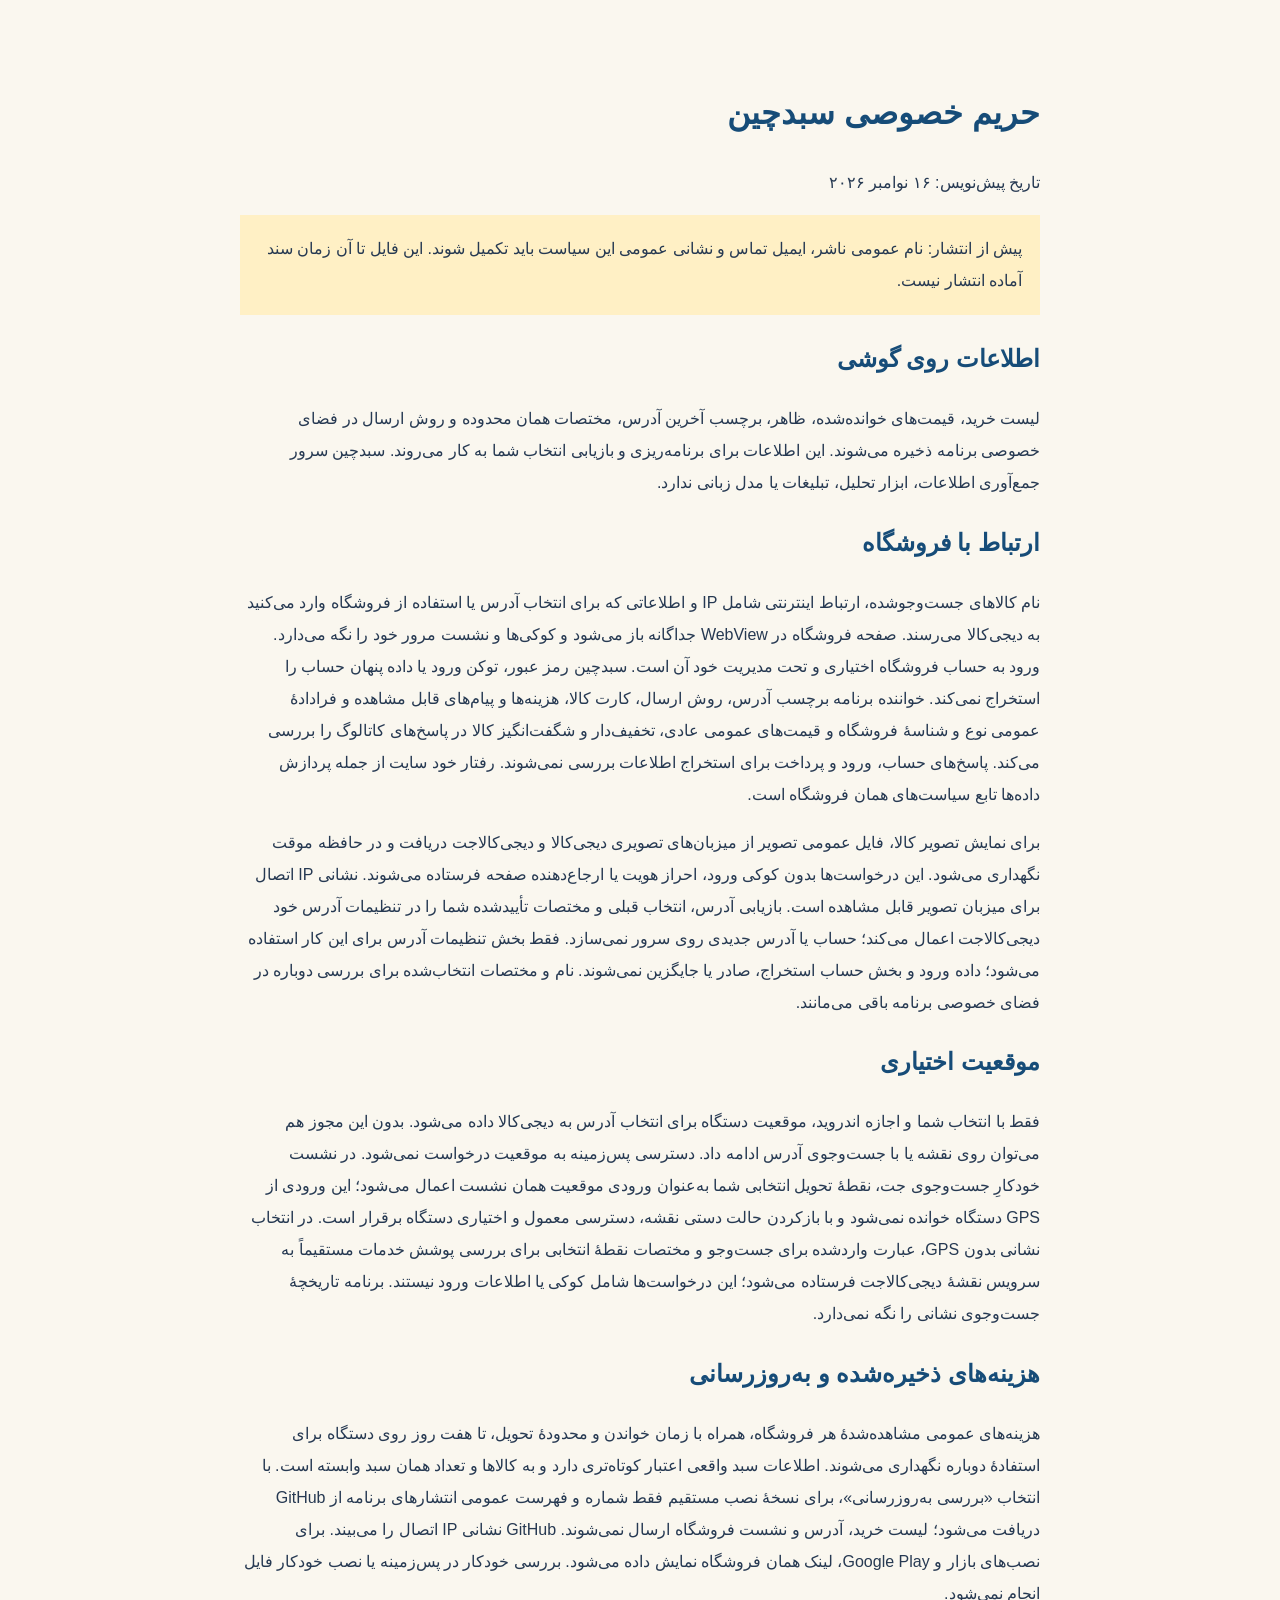
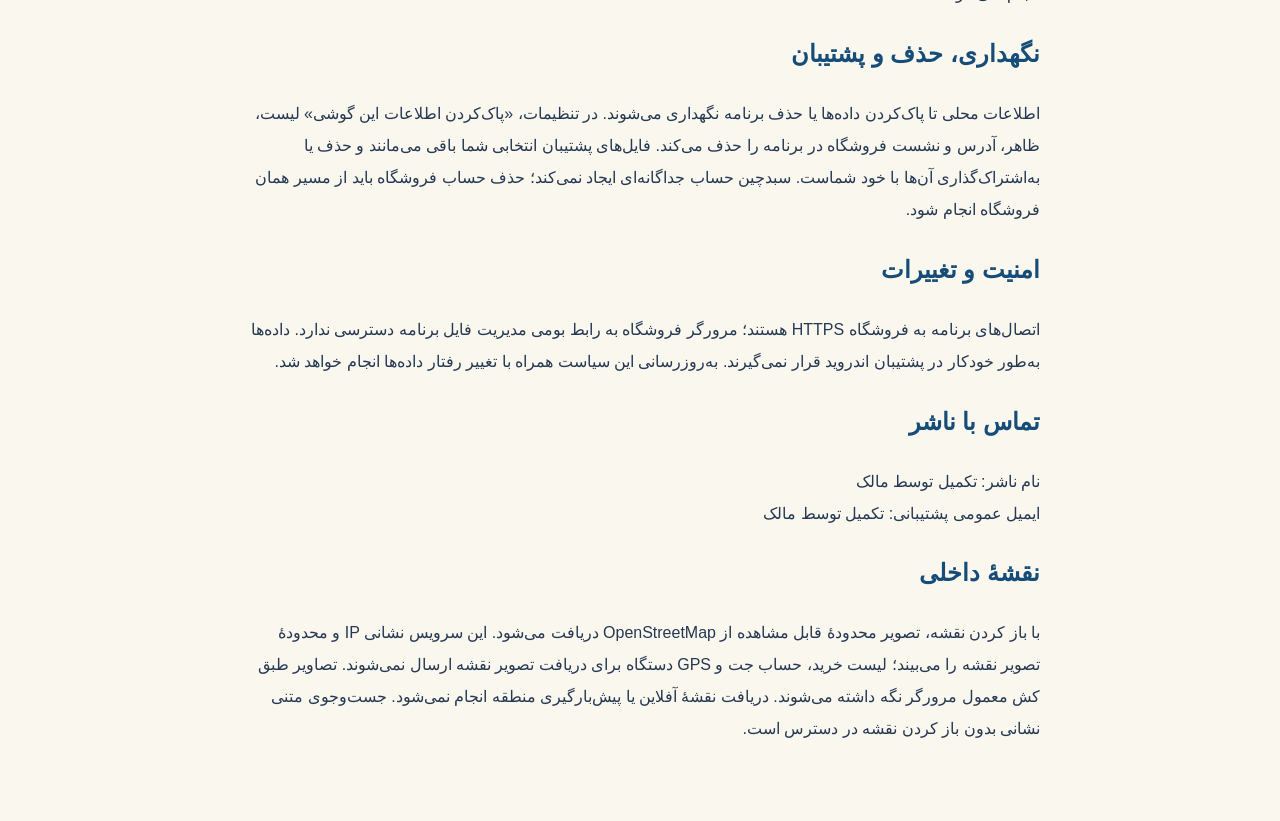
==== commit 67a628f1: "Raise adaptive search ceiling to 30 pages on desktop and Android; prepare 0.18 release" ====
--- a/release/privacy-policy-fa.html
+++ b/release/privacy-policy-fa.html
@@ -1,8 +1,8 @@
 <!doctype html><html lang="fa" dir="rtl"><meta charset="utf-8"><meta name="viewport" content="width=device-width, initial-scale=1"><title>حریم خصوصی سبدچین — پیش‌نویس انتشار</title><style>body{font:16px/2 Tahoma,sans-serif;max-width:800px;margin:40px auto;padding:20px;background:#faf7ef;color:#263952}h1,h2{color:#164c78}.pending{background:#fff0c5;padding:18px}a{color:#164c78}</style>
-<h1>حریم خصوصی سبدچین</h1><p>تاریخ پیش‌نویس: ۱۴ نوامبر ۲۰۲۶</p><p class="pending">پیش از انتشار: نام عمومی ناشر، ایمیل تماس و نشانی عمومی این سیاست باید تکمیل شوند. این فایل تا آن زمان سند آماده انتشار نیست.</p>
+<h1>حریم خصوصی سبدچین</h1><p>تاریخ پیش‌نویس: ۱۶ نوامبر ۲۰۲۶</p><p class="pending">پیش از انتشار: نام عمومی ناشر، ایمیل تماس و نشانی عمومی این سیاست باید تکمیل شوند. این فایل تا آن زمان سند آماده انتشار نیست.</p>
 <h2>اطلاعات روی گوشی</h2><p>لیست خرید، قیمت‌های خوانده‌شده، ظاهر، برچسب آخرین آدرس، مختصات همان محدوده و روش ارسال در فضای خصوصی برنامه ذخیره می‌شوند. این اطلاعات برای برنامه‌ریزی و بازیابی انتخاب شما به کار می‌روند. سبدچین سرور جمع‌آوری اطلاعات، ابزار تحلیل، تبلیغات یا مدل زبانی ندارد.</p>
 <h2>ارتباط با فروشگاه</h2><p>نام کالاهای جست‌وجوشده، ارتباط اینترنتی شامل IP و اطلاعاتی که برای انتخاب آدرس یا استفاده از فروشگاه وارد می‌کنید به دیجی‌کالا می‌رسند. صفحه فروشگاه در WebView جداگانه باز می‌شود و کوکی‌ها و نشست مرور خود را نگه می‌دارد. ورود به حساب فروشگاه اختیاری و تحت مدیریت خود آن است. سبدچین رمز عبور، توکن ورود یا داده پنهان حساب را استخراج نمی‌کند. خواننده برنامه برچسب آدرس، روش ارسال، کارت کالا، هزینه‌ها و پیام‌های قابل مشاهده و فرادادهٔ عمومی نوع و شناسهٔ فروشگاه و قیمت‌های عمومی عادی، تخفیف‌دار و شگفت‌انگیز کالا در پاسخ‌های کاتالوگ را بررسی می‌کند. پاسخ‌های حساب، ورود و پرداخت برای استخراج اطلاعات بررسی نمی‌شوند. رفتار خود سایت از جمله پردازش داده‌ها تابع سیاست‌های همان فروشگاه است.</p>
 <p>برای نمایش تصویر کالا، فایل عمومی تصویر از میزبان‌های تصویری دیجی‌کالا و دیجی‌کالاجت دریافت و در حافظه موقت نگهداری می‌شود. این درخواست‌ها بدون کوکی ورود، احراز هویت یا ارجاع‌دهنده صفحه فرستاده می‌شوند. نشانی IP اتصال برای میزبان تصویر قابل مشاهده است. بازیابی آدرس، انتخاب قبلی و مختصات تأییدشده شما را در تنظیمات آدرس خود دیجی‌کالاجت اعمال می‌کند؛ حساب یا آدرس جدیدی روی سرور نمی‌سازد. فقط بخش تنظیمات آدرس برای این کار استفاده می‌شود؛ داده ورود و بخش حساب استخراج، صادر یا جایگزین نمی‌شوند. نام و مختصات انتخاب‌شده برای بررسی دوباره در فضای خصوصی برنامه باقی می‌مانند.</p><h2>موقعیت اختیاری</h2><p>فقط با انتخاب شما و اجازه اندروید، موقعیت دستگاه برای انتخاب آدرس به دیجی‌کالا داده می‌شود. بدون این مجوز هم می‌توان روی نقشه یا با جست‌وجوی آدرس ادامه داد. دسترسی پس‌زمینه به موقعیت درخواست نمی‌شود. در نشست خودکارِ جست‌وجوی جت، نقطهٔ تحویل انتخابی شما به‌عنوان ورودی موقعیت همان نشست اعمال می‌شود؛ این ورودی از GPS دستگاه خوانده نمی‌شود و با بازکردن حالت دستی نقشه، دسترسی معمول و اختیاری دستگاه برقرار است. در انتخاب نشانی بدون GPS، عبارت واردشده برای جست‌وجو و مختصات نقطهٔ انتخابی برای بررسی پوشش خدمات مستقیماً به سرویس نقشهٔ دیجی‌کالاجت فرستاده می‌شود؛ این درخواست‌ها شامل کوکی یا اطلاعات ورود نیستند. برنامه تاریخچهٔ جست‌وجوی نشانی را نگه نمی‌دارد.</p>
-<h2>نگهداری، حذف و پشتیبان</h2><p>اطلاعات محلی تا پاک‌کردن داده‌ها یا حذف برنامه نگهداری می‌شوند. در تنظیمات، «پاک‌کردن اطلاعات این گوشی» لیست، ظاهر، آدرس و نشست فروشگاه در برنامه را حذف می‌کند. فایل‌های پشتیبان انتخابی شما باقی می‌مانند و حذف یا به‌اشتراک‌گذاری آن‌ها با خود شماست. سبدچین حساب جداگانه‌ای ایجاد نمی‌کند؛ حذف حساب فروشگاه باید از مسیر همان فروشگاه انجام شود.</p>
+<h2>هزینه‌های ذخیره‌شده و به‌روزرسانی</h2><p>هزینه‌های عمومی مشاهده‌شدهٔ هر فروشگاه، همراه با زمان خواندن و محدودهٔ تحویل، تا هفت روز روی دستگاه برای استفادهٔ دوباره نگهداری می‌شوند. اطلاعات سبد واقعی اعتبار کوتاه‌تری دارد و به کالاها و تعداد همان سبد وابسته است. با انتخاب «بررسی به‌روزرسانی»، برای نسخهٔ نصب مستقیم فقط شماره و فهرست عمومی انتشارهای برنامه از GitHub دریافت می‌شود؛ لیست خرید، آدرس و نشست فروشگاه ارسال نمی‌شوند. GitHub نشانی IP اتصال را می‌بیند. برای نصب‌های بازار و Google Play، لینک همان فروشگاه نمایش داده می‌شود. بررسی خودکار در پس‌زمینه یا نصب خودکار فایل انجام نمی‌شود.</p><h2>نگهداری، حذف و پشتیبان</h2><p>اطلاعات محلی تا پاک‌کردن داده‌ها یا حذف برنامه نگهداری می‌شوند. در تنظیمات، «پاک‌کردن اطلاعات این گوشی» لیست، ظاهر، آدرس و نشست فروشگاه در برنامه را حذف می‌کند. فایل‌های پشتیبان انتخابی شما باقی می‌مانند و حذف یا به‌اشتراک‌گذاری آن‌ها با خود شماست. سبدچین حساب جداگانه‌ای ایجاد نمی‌کند؛ حذف حساب فروشگاه باید از مسیر همان فروشگاه انجام شود.</p>
 <h2>امنیت و تغییرات</h2><p>اتصال‌های برنامه به فروشگاه HTTPS هستند؛ مرورگر فروشگاه به رابط بومی مدیریت فایل برنامه دسترسی ندارد. داده‌ها به‌طور خودکار در پشتیبان اندروید قرار نمی‌گیرند. به‌روزرسانی این سیاست همراه با تغییر رفتار داده‌ها انجام خواهد شد.</p>
 <h2>تماس با ناشر</h2><p>نام ناشر: تکمیل توسط مالک<br>ایمیل عمومی پشتیبانی: تکمیل توسط مالک</p><h2>نقشهٔ داخلی</h2><p>با باز کردن نقشه، تصویر محدودهٔ قابل مشاهده از OpenStreetMap دریافت می‌شود. این سرویس نشانی IP و محدودهٔ تصویر نقشه را می‌بیند؛ لیست خرید، حساب جت و GPS دستگاه برای دریافت تصویر نقشه ارسال نمی‌شوند. تصاویر طبق کش معمول مرورگر نگه داشته می‌شوند. دریافت نقشهٔ آفلاین یا پیش‌بارگیری منطقه انجام نمی‌شود. جست‌وجوی متنی نشانی بدون باز کردن نقشه در دسترس است.</p></html>
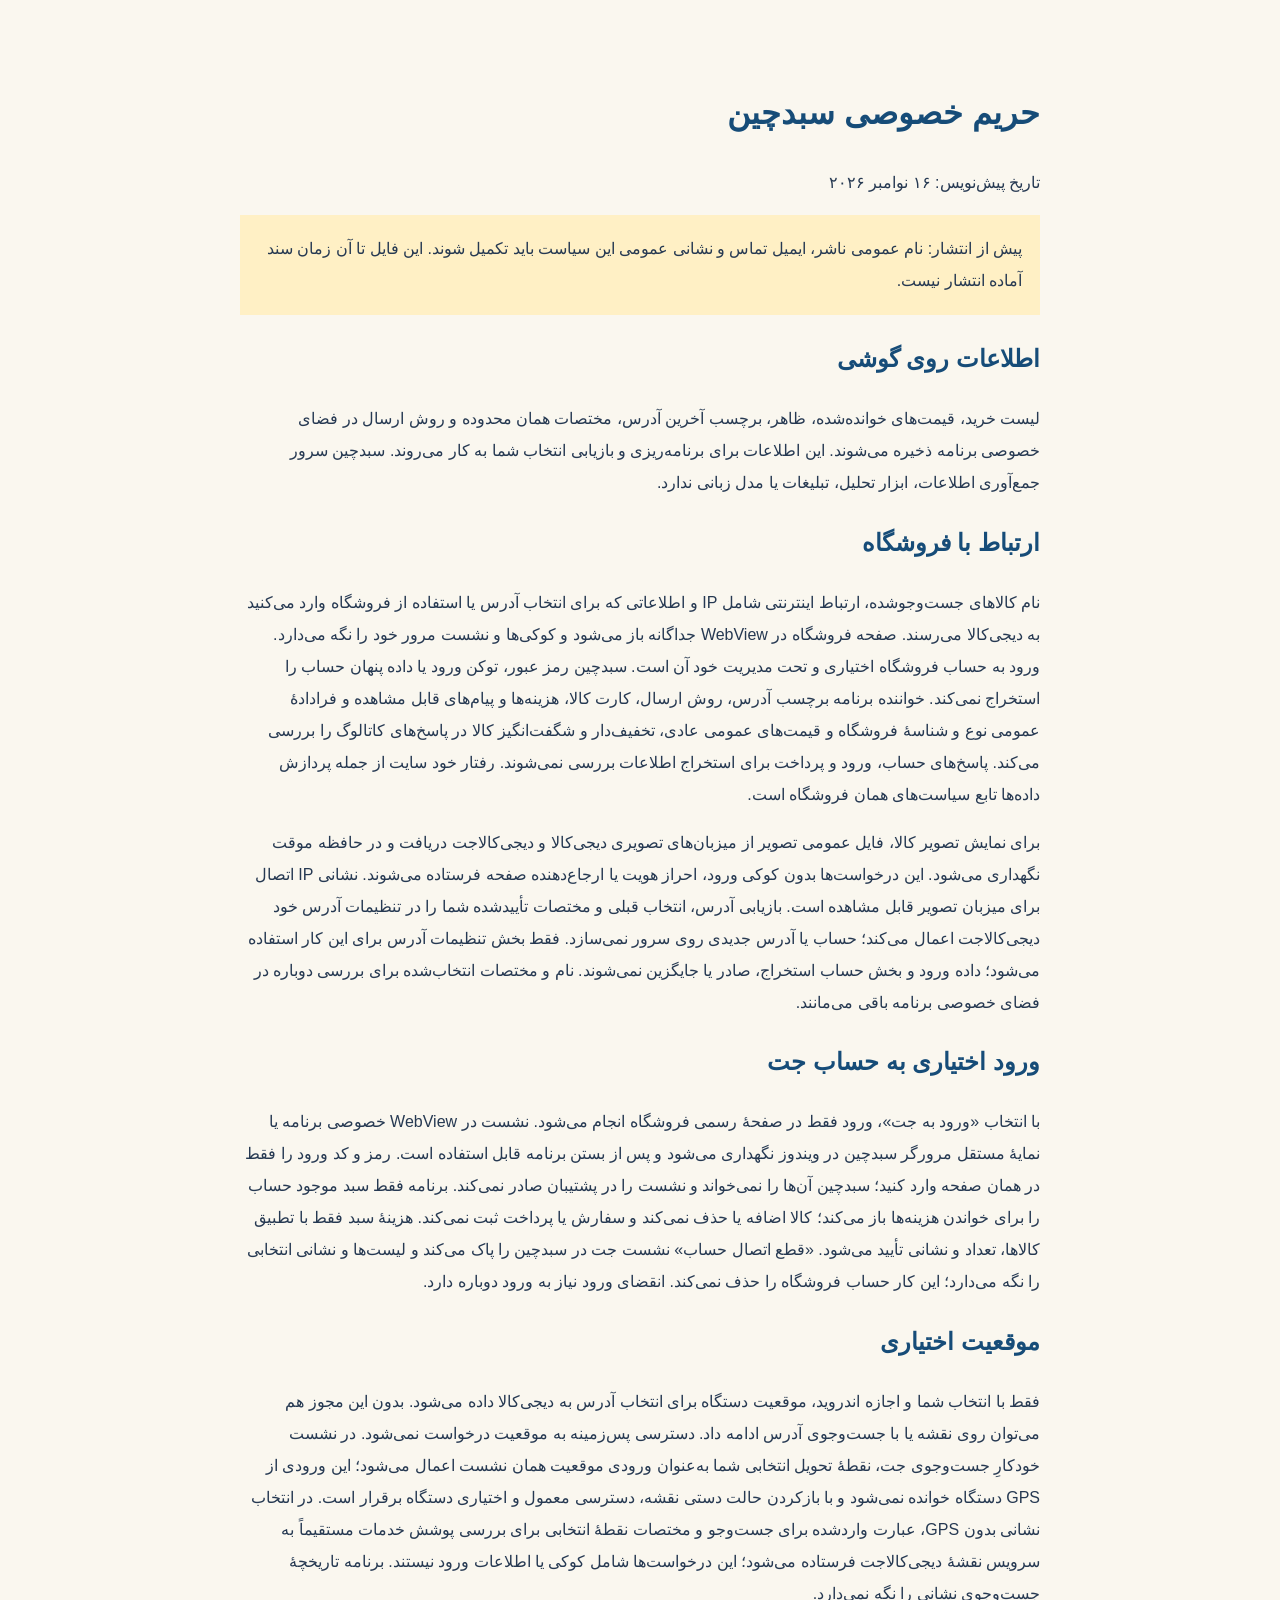
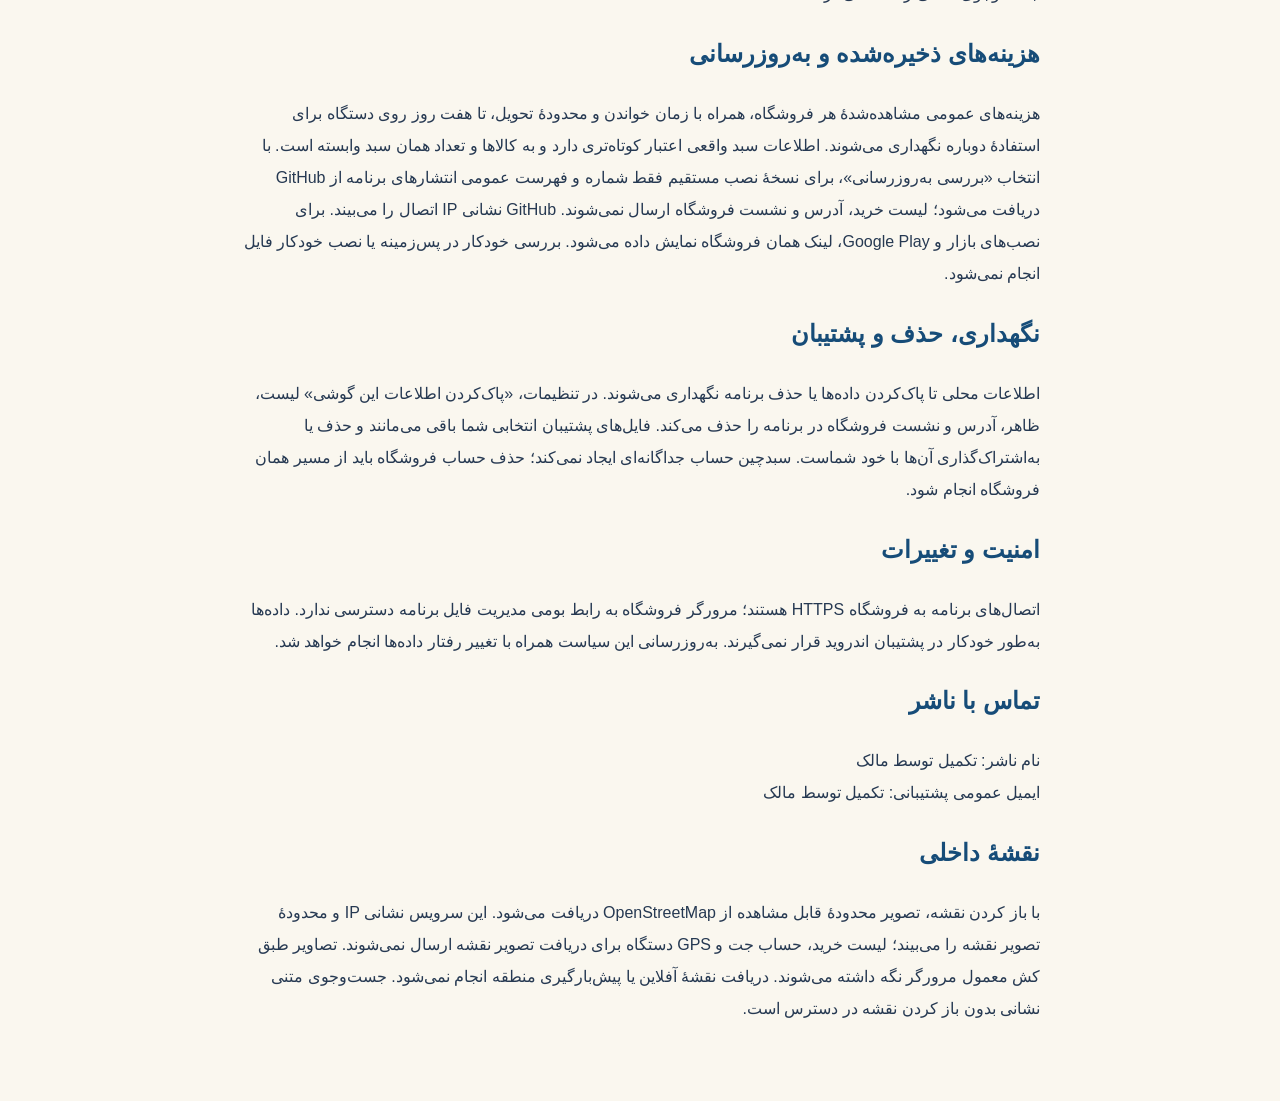
==== commit eb8a548f: "Add optional official Jet login with local session persistence and read-only cart fees" ====
--- a/release/privacy-policy-fa.html
+++ b/release/privacy-policy-fa.html
@@ -2,7 +2,7 @@
 <h1>حریم خصوصی سبدچین</h1><p>تاریخ پیش‌نویس: ۱۶ نوامبر ۲۰۲۶</p><p class="pending">پیش از انتشار: نام عمومی ناشر، ایمیل تماس و نشانی عمومی این سیاست باید تکمیل شوند. این فایل تا آن زمان سند آماده انتشار نیست.</p>
 <h2>اطلاعات روی گوشی</h2><p>لیست خرید، قیمت‌های خوانده‌شده، ظاهر، برچسب آخرین آدرس، مختصات همان محدوده و روش ارسال در فضای خصوصی برنامه ذخیره می‌شوند. این اطلاعات برای برنامه‌ریزی و بازیابی انتخاب شما به کار می‌روند. سبدچین سرور جمع‌آوری اطلاعات، ابزار تحلیل، تبلیغات یا مدل زبانی ندارد.</p>
 <h2>ارتباط با فروشگاه</h2><p>نام کالاهای جست‌وجوشده، ارتباط اینترنتی شامل IP و اطلاعاتی که برای انتخاب آدرس یا استفاده از فروشگاه وارد می‌کنید به دیجی‌کالا می‌رسند. صفحه فروشگاه در WebView جداگانه باز می‌شود و کوکی‌ها و نشست مرور خود را نگه می‌دارد. ورود به حساب فروشگاه اختیاری و تحت مدیریت خود آن است. سبدچین رمز عبور، توکن ورود یا داده پنهان حساب را استخراج نمی‌کند. خواننده برنامه برچسب آدرس، روش ارسال، کارت کالا، هزینه‌ها و پیام‌های قابل مشاهده و فرادادهٔ عمومی نوع و شناسهٔ فروشگاه و قیمت‌های عمومی عادی، تخفیف‌دار و شگفت‌انگیز کالا در پاسخ‌های کاتالوگ را بررسی می‌کند. پاسخ‌های حساب، ورود و پرداخت برای استخراج اطلاعات بررسی نمی‌شوند. رفتار خود سایت از جمله پردازش داده‌ها تابع سیاست‌های همان فروشگاه است.</p>
-<p>برای نمایش تصویر کالا، فایل عمومی تصویر از میزبان‌های تصویری دیجی‌کالا و دیجی‌کالاجت دریافت و در حافظه موقت نگهداری می‌شود. این درخواست‌ها بدون کوکی ورود، احراز هویت یا ارجاع‌دهنده صفحه فرستاده می‌شوند. نشانی IP اتصال برای میزبان تصویر قابل مشاهده است. بازیابی آدرس، انتخاب قبلی و مختصات تأییدشده شما را در تنظیمات آدرس خود دیجی‌کالاجت اعمال می‌کند؛ حساب یا آدرس جدیدی روی سرور نمی‌سازد. فقط بخش تنظیمات آدرس برای این کار استفاده می‌شود؛ داده ورود و بخش حساب استخراج، صادر یا جایگزین نمی‌شوند. نام و مختصات انتخاب‌شده برای بررسی دوباره در فضای خصوصی برنامه باقی می‌مانند.</p><h2>موقعیت اختیاری</h2><p>فقط با انتخاب شما و اجازه اندروید، موقعیت دستگاه برای انتخاب آدرس به دیجی‌کالا داده می‌شود. بدون این مجوز هم می‌توان روی نقشه یا با جست‌وجوی آدرس ادامه داد. دسترسی پس‌زمینه به موقعیت درخواست نمی‌شود. در نشست خودکارِ جست‌وجوی جت، نقطهٔ تحویل انتخابی شما به‌عنوان ورودی موقعیت همان نشست اعمال می‌شود؛ این ورودی از GPS دستگاه خوانده نمی‌شود و با بازکردن حالت دستی نقشه، دسترسی معمول و اختیاری دستگاه برقرار است. در انتخاب نشانی بدون GPS، عبارت واردشده برای جست‌وجو و مختصات نقطهٔ انتخابی برای بررسی پوشش خدمات مستقیماً به سرویس نقشهٔ دیجی‌کالاجت فرستاده می‌شود؛ این درخواست‌ها شامل کوکی یا اطلاعات ورود نیستند. برنامه تاریخچهٔ جست‌وجوی نشانی را نگه نمی‌دارد.</p>
+<p>برای نمایش تصویر کالا، فایل عمومی تصویر از میزبان‌های تصویری دیجی‌کالا و دیجی‌کالاجت دریافت و در حافظه موقت نگهداری می‌شود. این درخواست‌ها بدون کوکی ورود، احراز هویت یا ارجاع‌دهنده صفحه فرستاده می‌شوند. نشانی IP اتصال برای میزبان تصویر قابل مشاهده است. بازیابی آدرس، انتخاب قبلی و مختصات تأییدشده شما را در تنظیمات آدرس خود دیجی‌کالاجت اعمال می‌کند؛ حساب یا آدرس جدیدی روی سرور نمی‌سازد. فقط بخش تنظیمات آدرس برای این کار استفاده می‌شود؛ داده ورود و بخش حساب استخراج، صادر یا جایگزین نمی‌شوند. نام و مختصات انتخاب‌شده برای بررسی دوباره در فضای خصوصی برنامه باقی می‌مانند.</p><h2>ورود اختیاری به حساب جت</h2><p>با انتخاب «ورود به جت»، ورود فقط در صفحهٔ رسمی فروشگاه انجام می‌شود. نشست در WebView خصوصی برنامه یا نمایهٔ مستقل مرورگر سبدچین در ویندوز نگهداری می‌شود و پس از بستن برنامه قابل استفاده است. رمز و کد ورود را فقط در همان صفحه وارد کنید؛ سبدچین آن‌ها را نمی‌خواند و نشست را در پشتیبان صادر نمی‌کند. برنامه فقط سبد موجود حساب را برای خواندن هزینه‌ها باز می‌کند؛ کالا اضافه یا حذف نمی‌کند و سفارش یا پرداخت ثبت نمی‌کند. هزینهٔ سبد فقط با تطبیق کالاها، تعداد و نشانی تأیید می‌شود. «قطع اتصال حساب» نشست جت در سبدچین را پاک می‌کند و لیست‌ها و نشانی انتخابی را نگه می‌دارد؛ این کار حساب فروشگاه را حذف نمی‌کند. انقضای ورود نیاز به ورود دوباره دارد.</p><h2>موقعیت اختیاری</h2><p>فقط با انتخاب شما و اجازه اندروید، موقعیت دستگاه برای انتخاب آدرس به دیجی‌کالا داده می‌شود. بدون این مجوز هم می‌توان روی نقشه یا با جست‌وجوی آدرس ادامه داد. دسترسی پس‌زمینه به موقعیت درخواست نمی‌شود. در نشست خودکارِ جست‌وجوی جت، نقطهٔ تحویل انتخابی شما به‌عنوان ورودی موقعیت همان نشست اعمال می‌شود؛ این ورودی از GPS دستگاه خوانده نمی‌شود و با بازکردن حالت دستی نقشه، دسترسی معمول و اختیاری دستگاه برقرار است. در انتخاب نشانی بدون GPS، عبارت واردشده برای جست‌وجو و مختصات نقطهٔ انتخابی برای بررسی پوشش خدمات مستقیماً به سرویس نقشهٔ دیجی‌کالاجت فرستاده می‌شود؛ این درخواست‌ها شامل کوکی یا اطلاعات ورود نیستند. برنامه تاریخچهٔ جست‌وجوی نشانی را نگه نمی‌دارد.</p>
 <h2>هزینه‌های ذخیره‌شده و به‌روزرسانی</h2><p>هزینه‌های عمومی مشاهده‌شدهٔ هر فروشگاه، همراه با زمان خواندن و محدودهٔ تحویل، تا هفت روز روی دستگاه برای استفادهٔ دوباره نگهداری می‌شوند. اطلاعات سبد واقعی اعتبار کوتاه‌تری دارد و به کالاها و تعداد همان سبد وابسته است. با انتخاب «بررسی به‌روزرسانی»، برای نسخهٔ نصب مستقیم فقط شماره و فهرست عمومی انتشارهای برنامه از GitHub دریافت می‌شود؛ لیست خرید، آدرس و نشست فروشگاه ارسال نمی‌شوند. GitHub نشانی IP اتصال را می‌بیند. برای نصب‌های بازار و Google Play، لینک همان فروشگاه نمایش داده می‌شود. بررسی خودکار در پس‌زمینه یا نصب خودکار فایل انجام نمی‌شود.</p><h2>نگهداری، حذف و پشتیبان</h2><p>اطلاعات محلی تا پاک‌کردن داده‌ها یا حذف برنامه نگهداری می‌شوند. در تنظیمات، «پاک‌کردن اطلاعات این گوشی» لیست، ظاهر، آدرس و نشست فروشگاه در برنامه را حذف می‌کند. فایل‌های پشتیبان انتخابی شما باقی می‌مانند و حذف یا به‌اشتراک‌گذاری آن‌ها با خود شماست. سبدچین حساب جداگانه‌ای ایجاد نمی‌کند؛ حذف حساب فروشگاه باید از مسیر همان فروشگاه انجام شود.</p>
 <h2>امنیت و تغییرات</h2><p>اتصال‌های برنامه به فروشگاه HTTPS هستند؛ مرورگر فروشگاه به رابط بومی مدیریت فایل برنامه دسترسی ندارد. داده‌ها به‌طور خودکار در پشتیبان اندروید قرار نمی‌گیرند. به‌روزرسانی این سیاست همراه با تغییر رفتار داده‌ها انجام خواهد شد.</p>
 <h2>تماس با ناشر</h2><p>نام ناشر: تکمیل توسط مالک<br>ایمیل عمومی پشتیبانی: تکمیل توسط مالک</p><h2>نقشهٔ داخلی</h2><p>با باز کردن نقشه، تصویر محدودهٔ قابل مشاهده از OpenStreetMap دریافت می‌شود. این سرویس نشانی IP و محدودهٔ تصویر نقشه را می‌بیند؛ لیست خرید، حساب جت و GPS دستگاه برای دریافت تصویر نقشه ارسال نمی‌شوند. تصاویر طبق کش معمول مرورگر نگه داشته می‌شوند. دریافت نقشهٔ آفلاین یا پیش‌بارگیری منطقه انجام نمی‌شود. جست‌وجوی متنی نشانی بدون باز کردن نقشه در دسترس است.</p></html>
